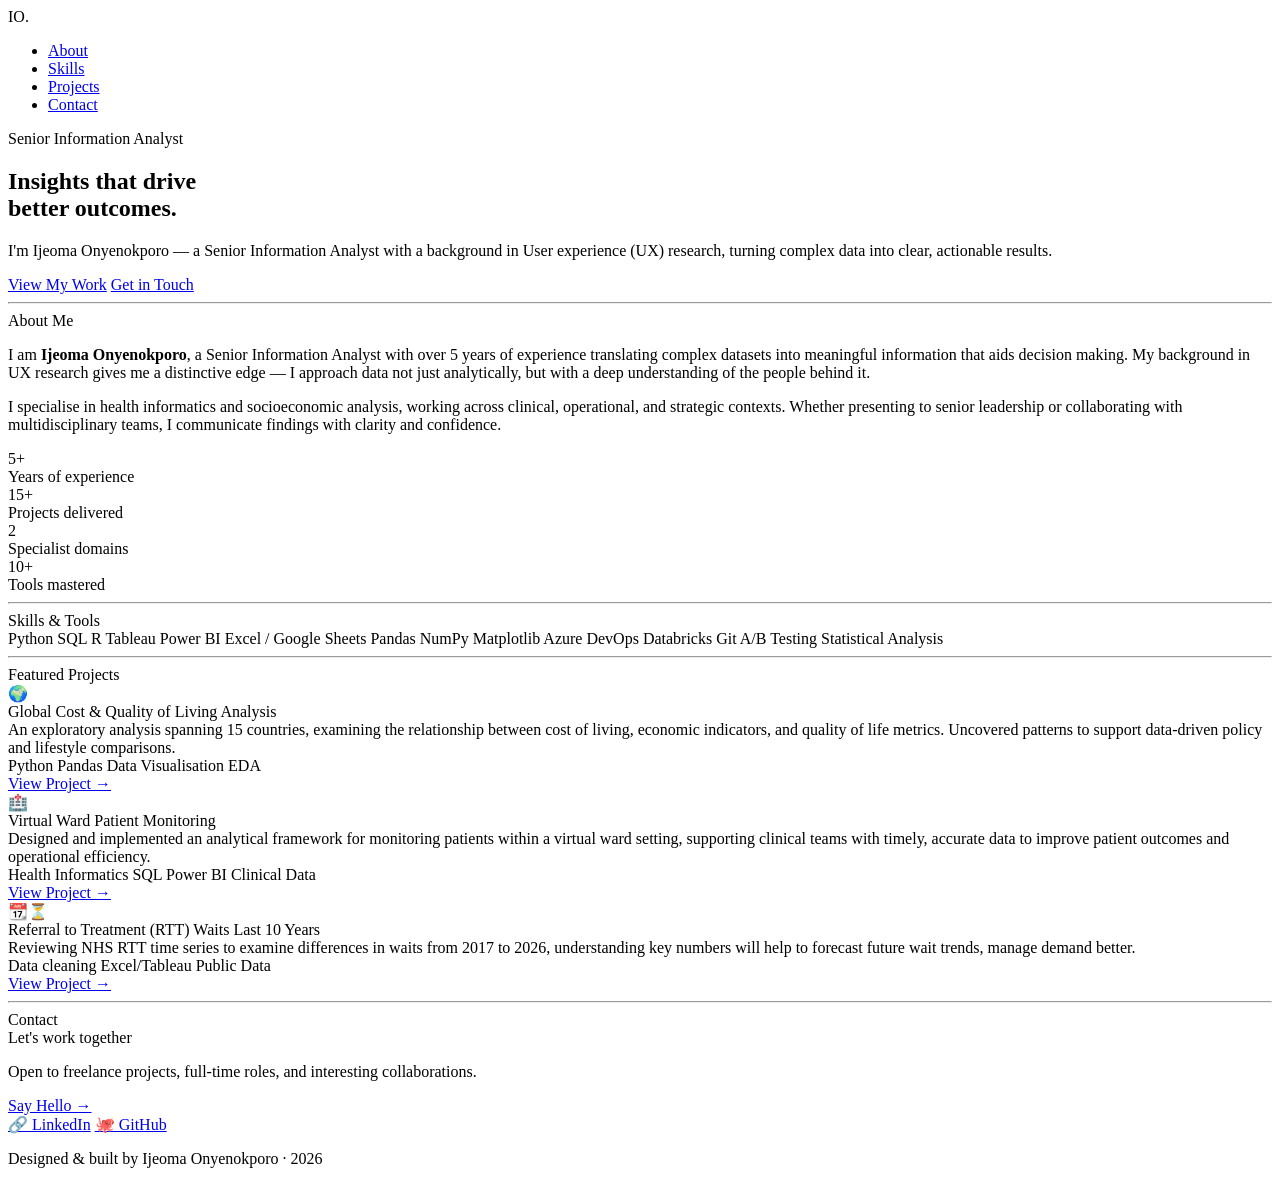
==== index.html @ 74a64eac "Update index.html Separated CSS from html body" ====
<!DOCTYPE html>
<html lang="en">
<head>
<meta charset="UTF-8"/>
<meta name="viewport" content="width=device-width, initial-scale=1.0"/>
<title>Ijeoma Onyenokporo — Data Analyst</title>
<link href="https://fonts.googleapis.com/css2?family=Inter:wght@300;400;500;600;700&display=swap" rel="stylesheet"/>
 <!-- Link to CSS -->
 <link rel="stylesheet" href="styles.css">

</head>
<body>

<nav>
  <span class="nav-logo">IO.</span>
  <ul class="nav-links">
    <li><a href="#about">About</a></li>
    <li><a href="#skills">Skills</a></li>
    <li><a href="#projects">Projects</a></li>
    <li><a href="#contact">Contact</a></li>
  </ul>
</nav>

<!-- HERO -->
<section id="hero">
  <div class="hero-tag">Senior Information Analyst</div>
  <h1 class="hero-title">Insights that drive<br><span>better outcomes.</span></h1>
  <p class="hero-sub">I'm Ijeoma Onyenokporo — a Senior Information Analyst with a background in User experience (UX) research, turning complex data into clear, actionable results.</p>
  <a href="#projects" class="btn">View My Work</a>
  <a href="#contact" class="btn btn-outline">Get in Touch</a>
</section>

<hr class="divider"/>

<!-- ABOUT -->
<section id="about">
  <div class="section-label">About Me</div>
  <div class="about-grid">
    <div class="about-text">
      <p>I am <strong>Ijeoma Onyenokporo</strong>, a Senior Information Analyst with over 5 years of experience translating complex datasets into meaningful information that aids decision making. My background in UX research gives me a distinctive edge — I approach data not just analytically, but with a deep understanding of the people behind it.</p>
      <p>I specialise in health informatics and socioeconomic analysis, working across clinical, operational, and strategic contexts. Whether presenting to senior leadership or collaborating with multidisciplinary teams, I communicate findings with clarity and confidence.</p>
    </div>
    <div class="stat-grid">
      <div class="stat-card"><div class="stat-num">5+</div><div class="stat-label">Years of experience</div></div>
      <div class="stat-card"><div class="stat-num">15+</div><div class="stat-label">Projects delivered</div></div>
      <div class="stat-card"><div class="stat-num">2</div><div class="stat-label">Specialist domains</div></div>
      <div class="stat-card"><div class="stat-num">10+</div><div class="stat-label">Tools mastered</div></div>
    </div>
  </div>
</section>

<hr class="divider"/>

<!-- SKILLS -->
<section id="skills">
  <div class="section-label">Skills & Tools</div>
  <div class="skills-grid">
    <span class="skill-chip">Python</span>
    <span class="skill-chip">SQL</span>
    <span class="skill-chip">R</span>
    <span class="skill-chip">Tableau</span>
    <span class="skill-chip">Power BI</span>
    <span class="skill-chip">Excel / Google Sheets</span>
    <span class="skill-chip">Pandas</span>
    <span class="skill-chip">NumPy</span>
    <span class="skill-chip">Matplotlib</span>
    <span class="skill-chip">Azure DevOps</span>
    <span class="skill-chip">Databricks</span>
    <span class="skill-chip">Git</span>
    <span class="skill-chip">A/B Testing</span>
    <span class="skill-chip">Statistical Analysis</span>
  </div>
</section>

<hr class="divider"/>

<!-- PROJECTS -->
<section id="projects">
  <div class="section-label">Featured Projects</div>
  <div class="projects-grid">

    <div class="project-card">
      <div class="project-icon">🌍</div>
      <div class="project-title">Global Cost & Quality of Living Analysis</div>
      <div class="project-desc">An exploratory analysis spanning 15 countries, examining the relationship between cost of living, economic indicators, and quality of life metrics. Uncovered patterns to support data-driven policy and lifestyle comparisons.</div>
      <div class="project-tags">
        <span class="tag">Python</span>
        <span class="tag">Pandas</span>
        <span class="tag">Data Visualisation</span>
        <span class="tag">EDA</span>
      </div>
      <a href="https://eyej.github.io/portfolio-hub/assets/col_qol_dashboard.html" target="_blank" class="project-link">View Project →</a>
    </div>

    <div class="project-card">
      <div class="project-icon">🏥</div>
      <div class="project-title">Virtual Ward Patient Monitoring</div>
      <div class="project-desc">Designed and implemented an analytical framework for monitoring patients within a virtual ward setting, supporting clinical teams with timely, accurate data to improve patient outcomes and operational efficiency.</div>
      <div class="project-tags">
        <span class="tag">Health Informatics</span>
        <span class="tag">SQL</span>
        <span class="tag">Power BI</span>
        <span class="tag">Clinical Data</span>
      </div>
      <a href="https://eyej.github.io/portfolio-hub/assets/Virtual%20Ward.pdf" target="_blank" class="project-link">View Project →</a>
    </div>

    <div class="project-card">
      <div class="project-icon">📆⏳</div>
      <div class="project-title">Referral to Treatment (RTT) Waits Last 10 Years</div>
      <div class="project-desc">Reviewing NHS RTT time series to examine differences in waits from 2017 to 2026, understanding key numbers will help to forecast future wait trends, manage demand better.</div>
      <div class="project-tags">
        <span class="tag">Data cleaning</span>
        <span class="tag">Excel/Tableau</span>
        <span class="tag">Public Data</span>
      </div>
      <a href="https://public.tableau.com/views/RTTWaitsAnalysis/RTTWaits?:language=en-GB&publish=yes&:sid=&:redirect=auth&:display_count=n&:origin=viz_share_link" class="project-link">View Project →</a>
    </div>

  </div>
</section>

<hr class="divider"/>

<!-- CONTACT -->
<section id="contact">
  <div class="section-label">Contact</div>
  <div class="contact-card">
    <div class="contact-title">Let's work together</div>
    <p class="contact-sub">Open to freelance projects, full-time roles, and interesting collaborations.</p>
    <a href="mailto:ionyenokporo@gmail.com" class="btn">Say Hello →</a>
    <div class="social-links">
      <a href="https://www.linkedin.com/in/ijeoma-onyenokporo" target="_blank" class="social-link">🔗 LinkedIn</a>
      <a href="https://github.com/Eyej" target="_blank" class="social-link">🐙 GitHub</a>
    </div>
  </div>
</section>

<footer>
  <p>Designed & built by Ijeoma Onyenokporo · 2026</p>
</footer>

</body>
</html>
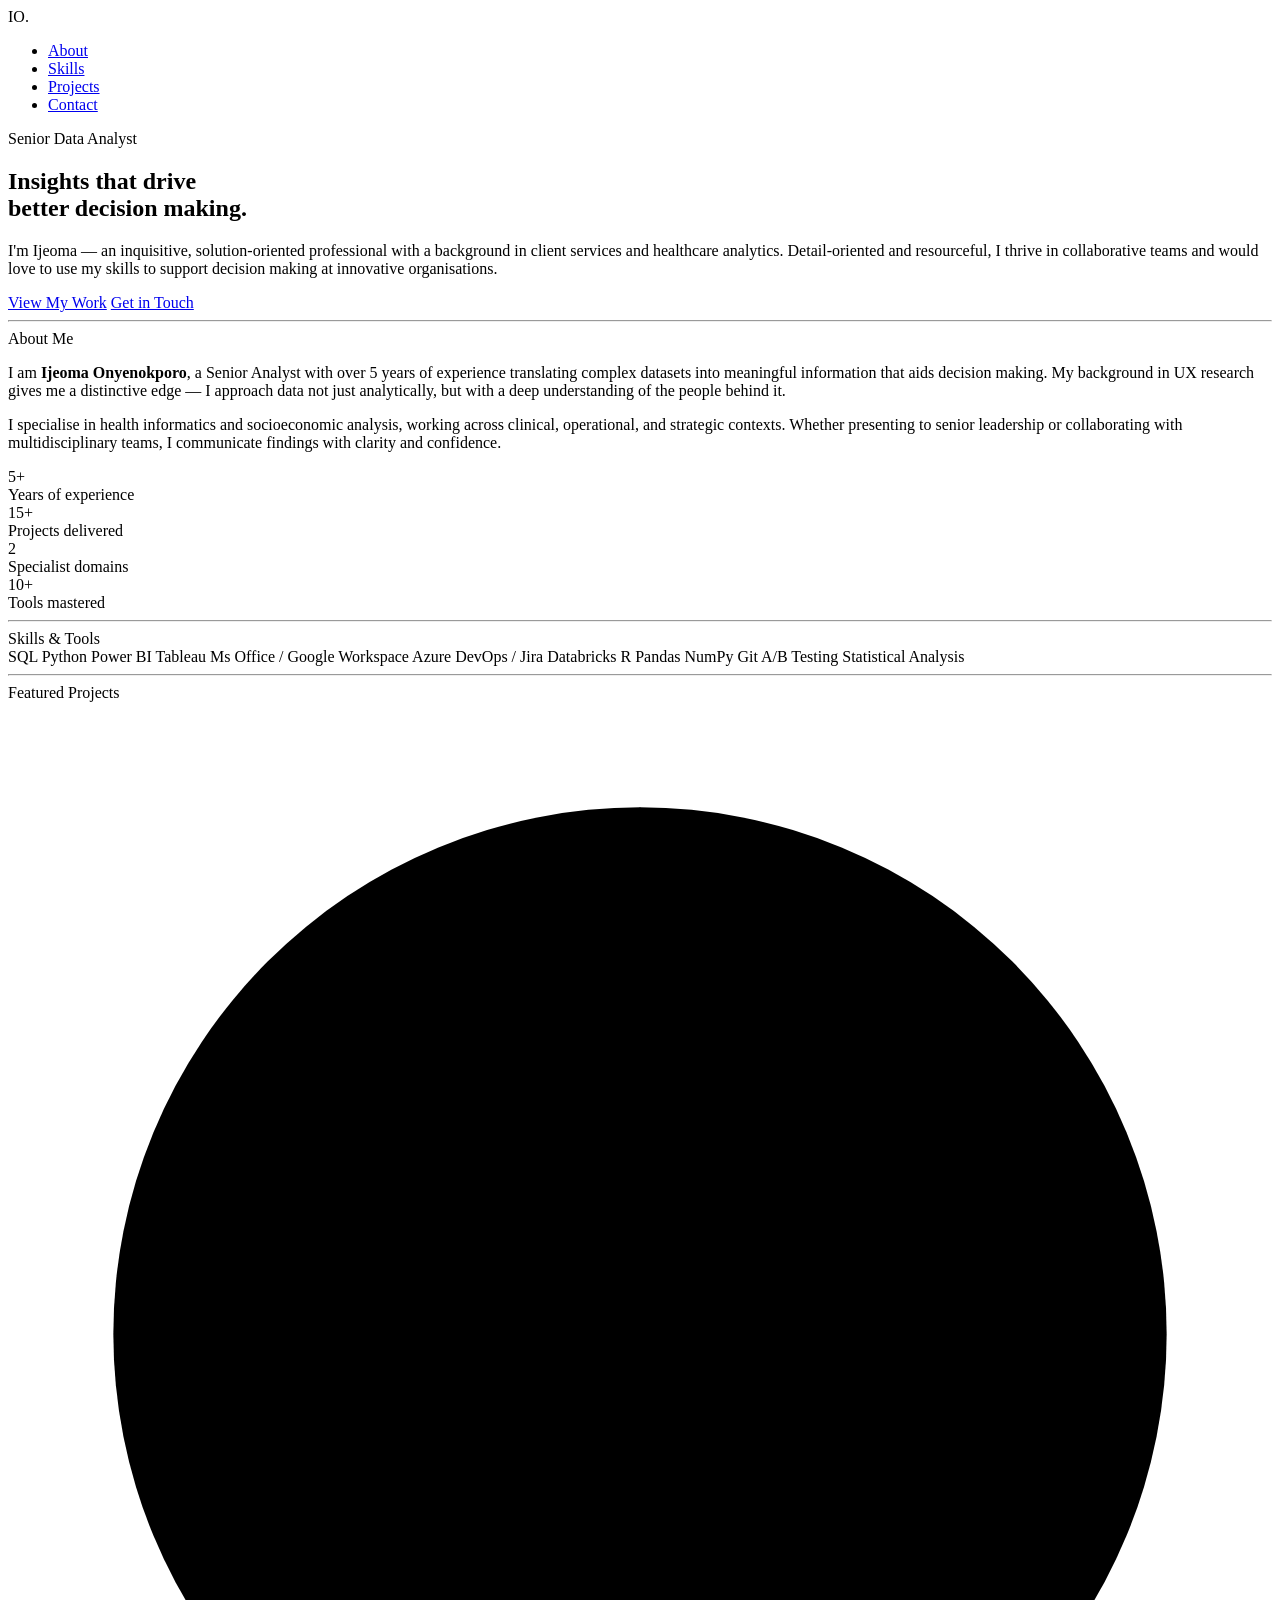
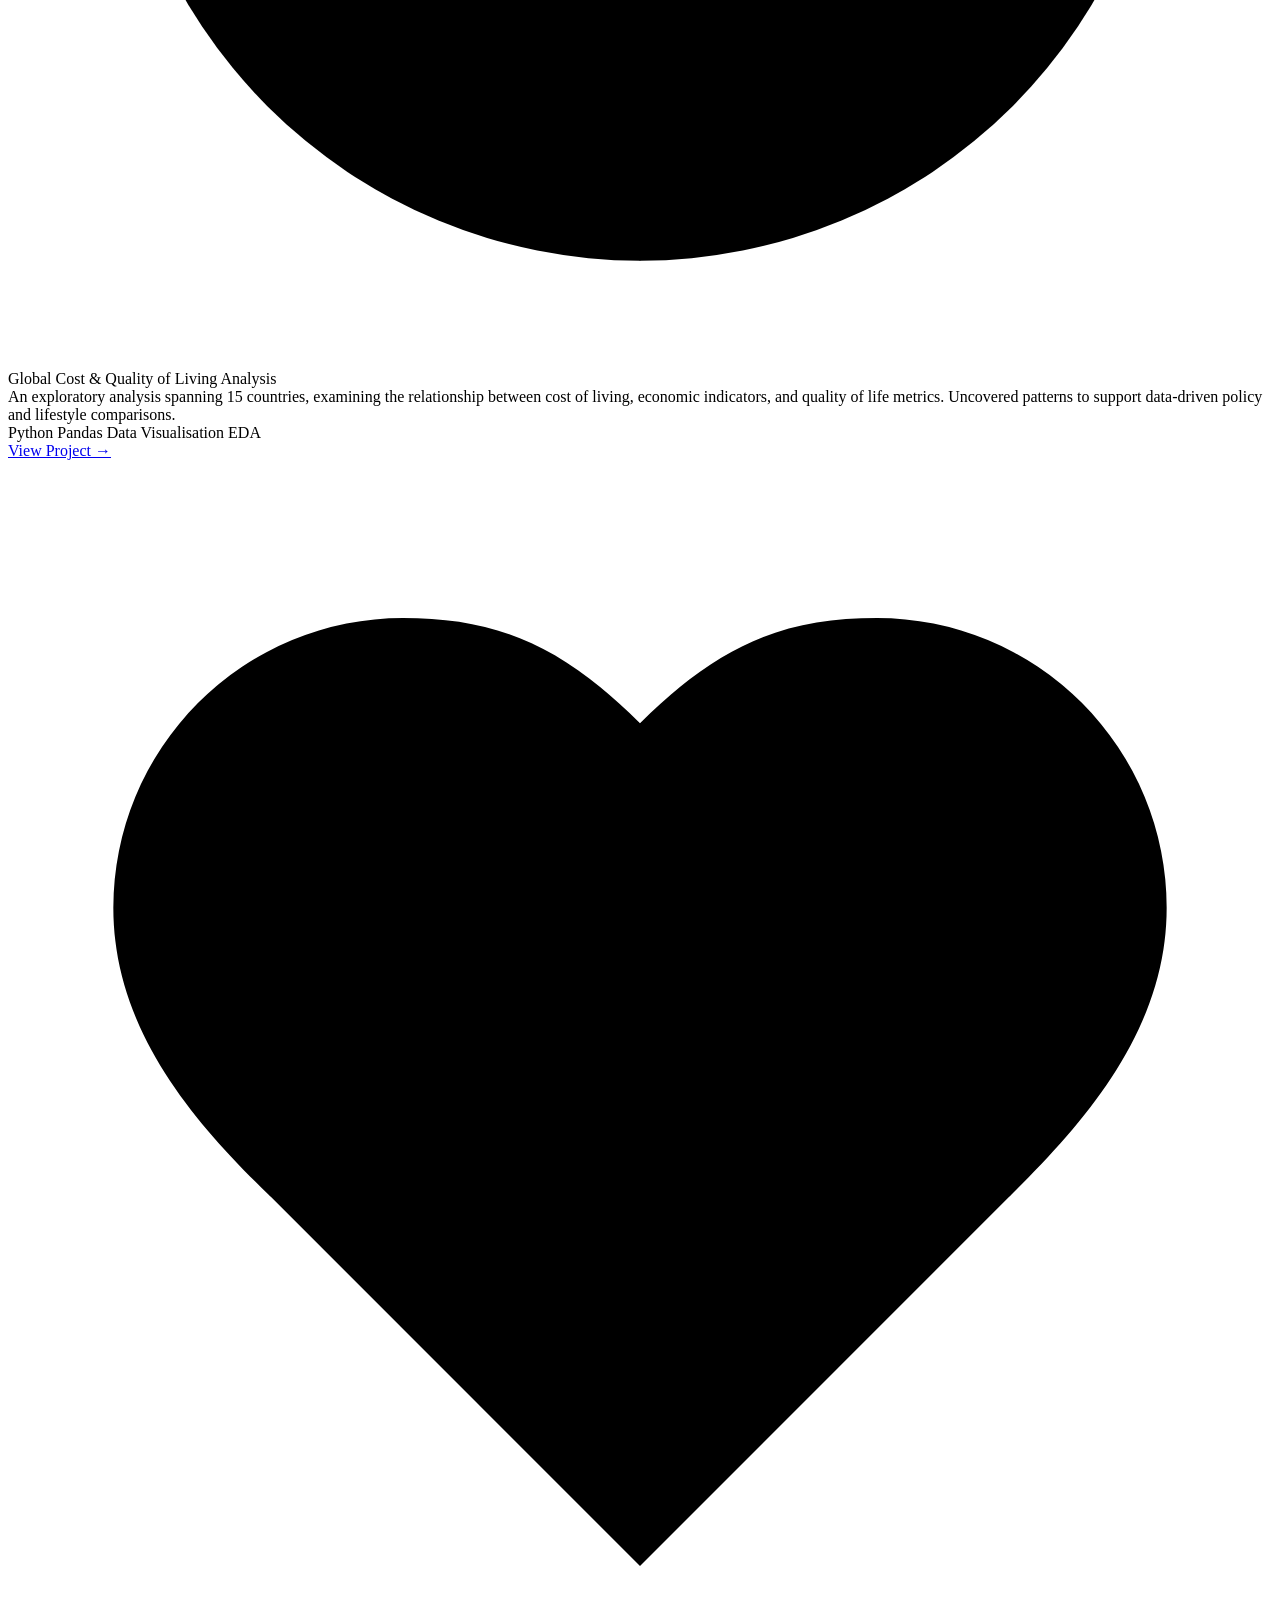
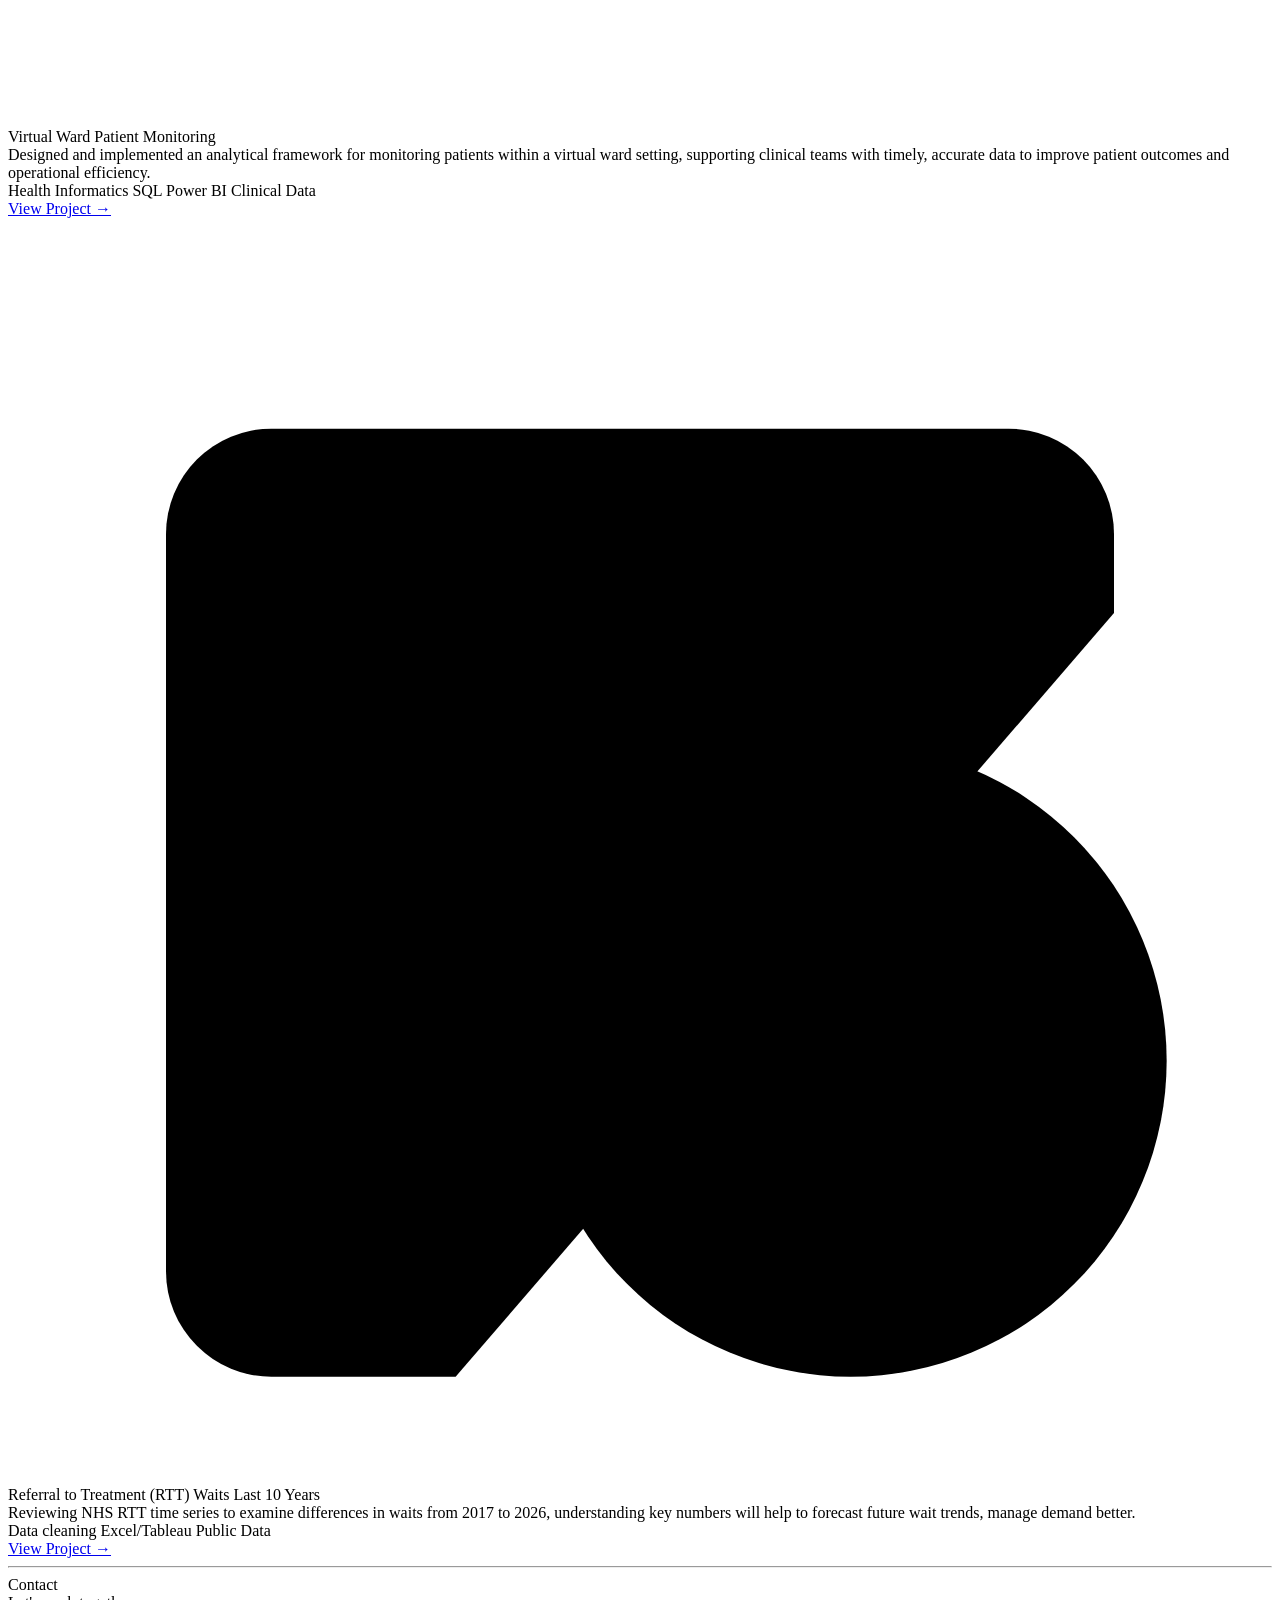
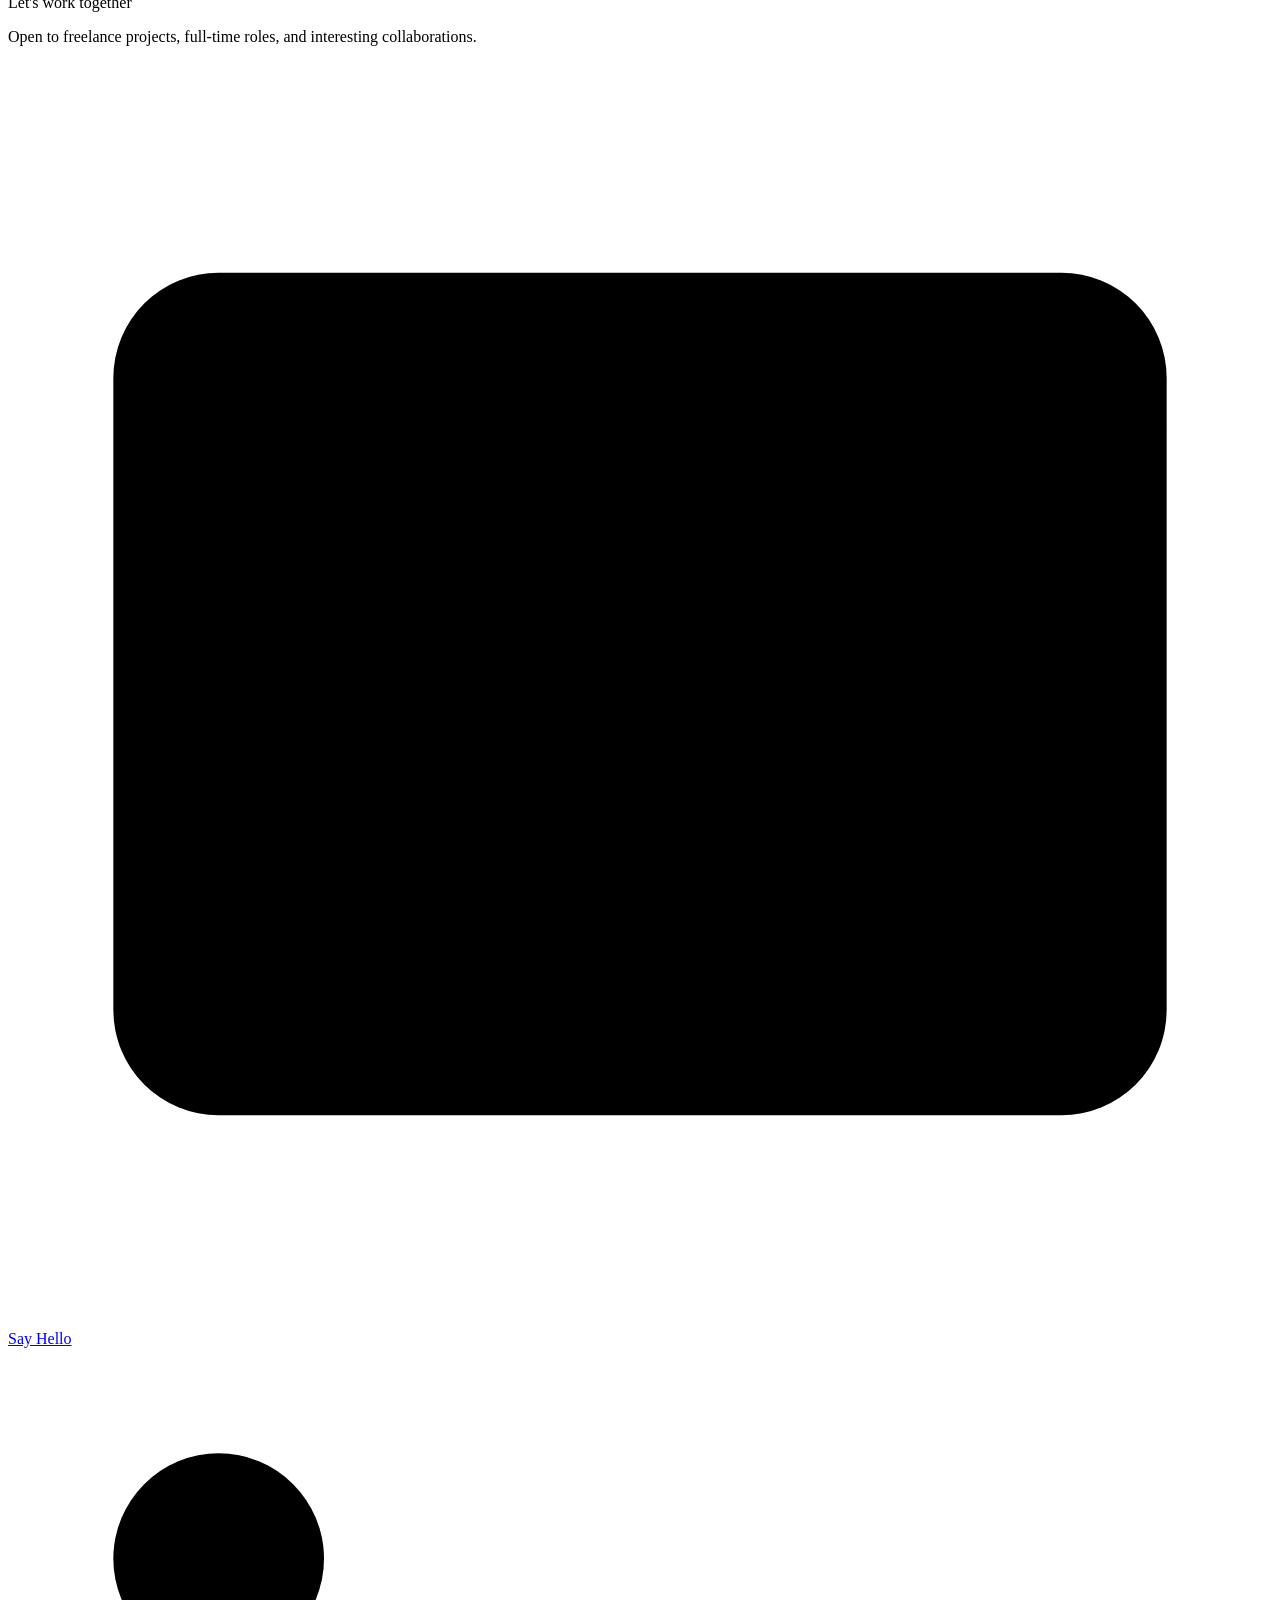
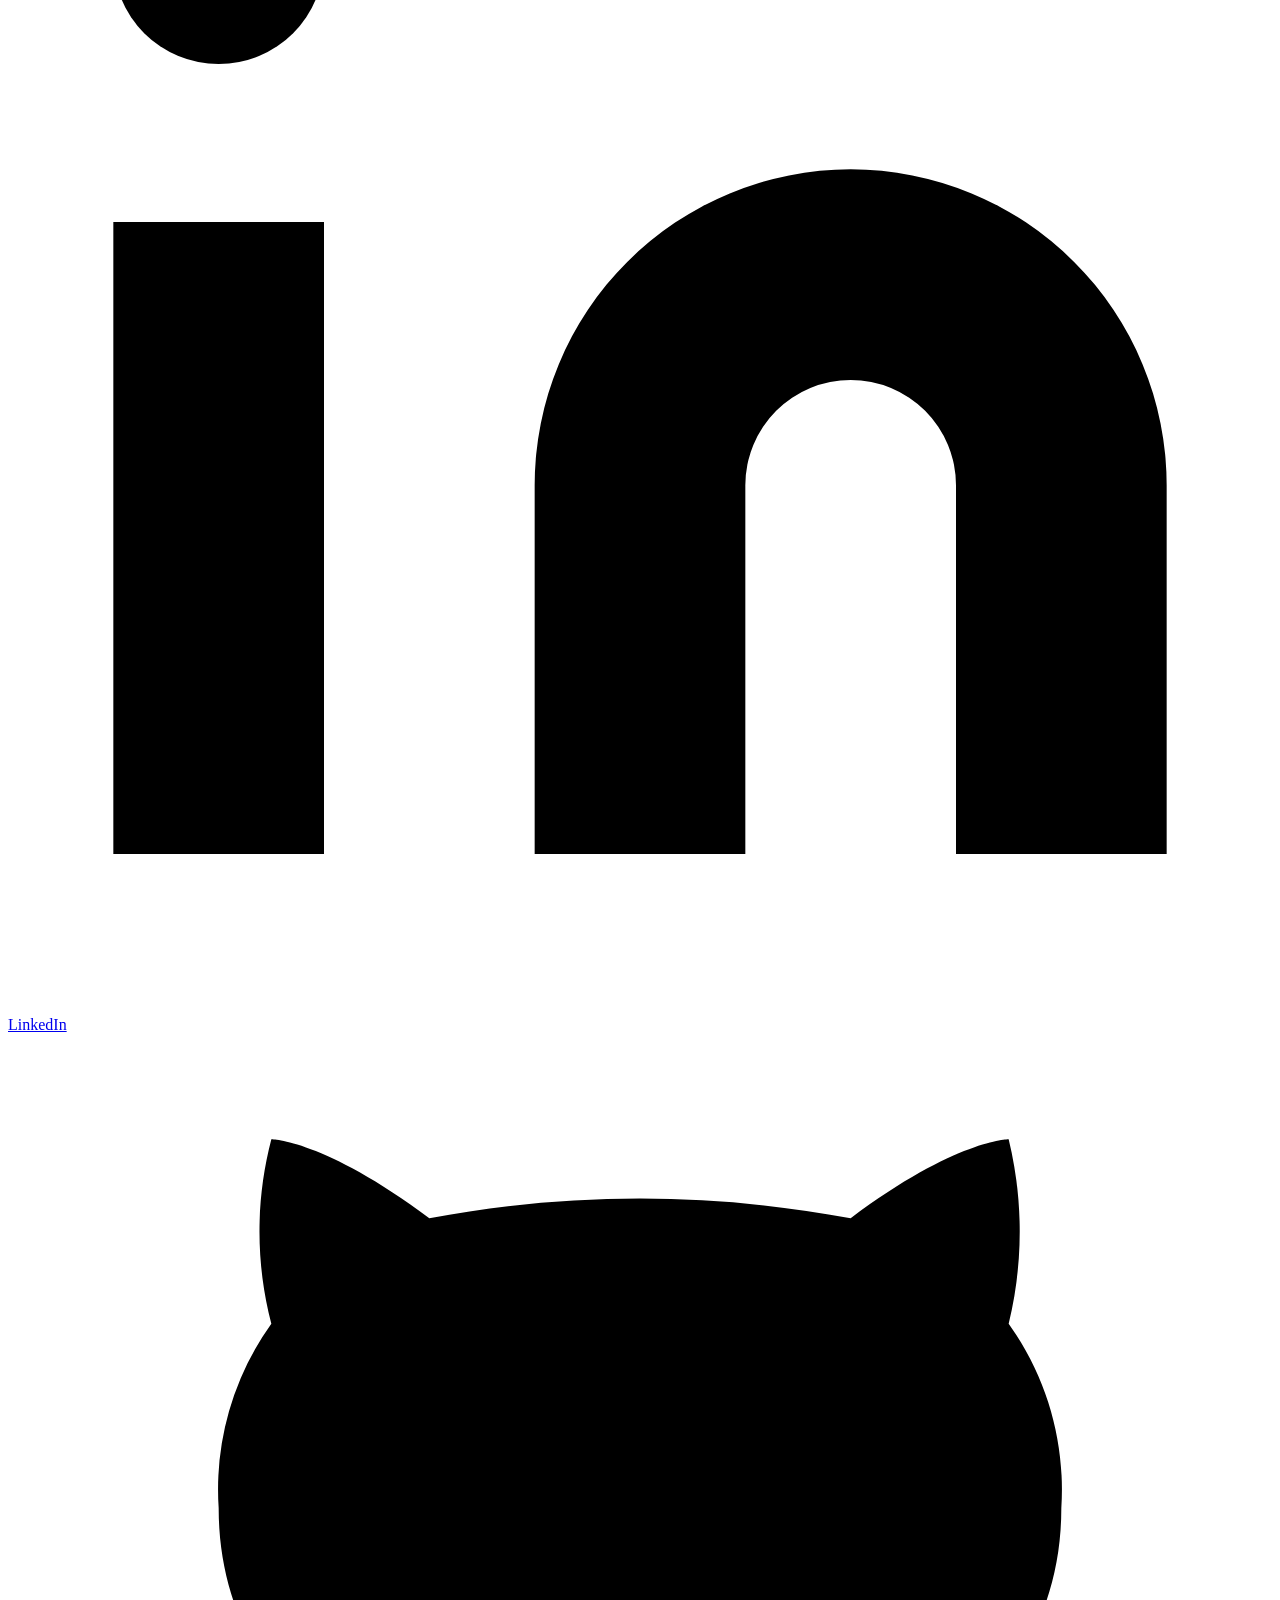
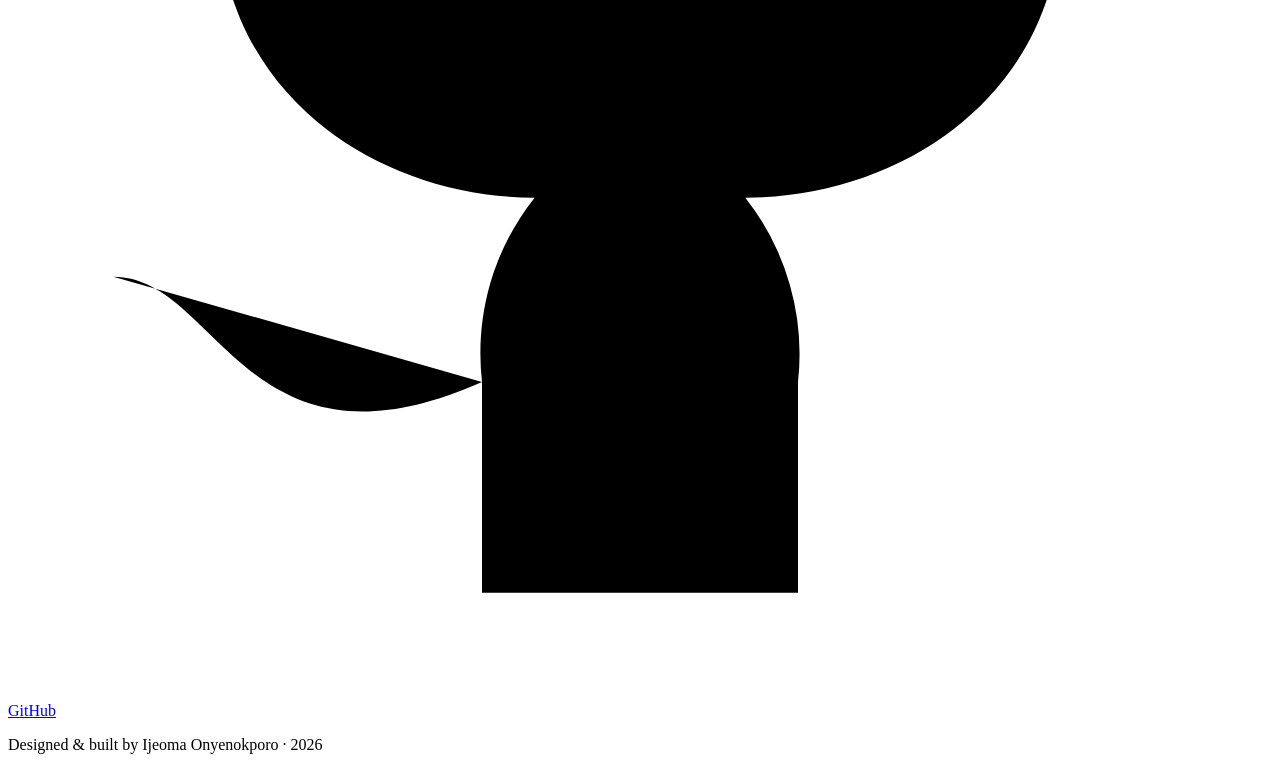
==== commit 42d904d3: "Update index.html Add inline svg icons and updated some text" ====
--- a/index.html
+++ b/index.html
@@ -7,8 +7,8 @@
 <link href="https://fonts.googleapis.com/css2?family=Inter:wght@300;400;500;600;700&display=swap" rel="stylesheet"/>
  <!-- Link to CSS -->
  <link rel="stylesheet" href="styles.css">
+</head>
 
-</head>
 <body>
 
 <nav>
@@ -23,9 +23,11 @@
 
 <!-- HERO -->
 <section id="hero">
-  <div class="hero-tag">Senior Information Analyst</div>
-  <h1 class="hero-title">Insights that drive<br><span>better outcomes.</span></h1>
-  <p class="hero-sub">I'm Ijeoma Onyenokporo — a Senior Information Analyst with a background in User experience (UX) research, turning complex data into clear, actionable results.</p>
+  <div class="hero-tag">Senior Data Analyst</div>
+  <h1 class="hero-title">Insights that drive<br><span>better decision making.</span></h1>
+  <p class="hero-sub">I'm Ijeoma — an inquisitive, solution-oriented professional with a background in client services and healthcare analytics. 
+   Detail-oriented and resourceful, I thrive in collaborative teams and would love to use my skills to support decision making at innovative organisations.
+  </p>
   <a href="#projects" class="btn">View My Work</a>
   <a href="#contact" class="btn btn-outline">Get in Touch</a>
 </section>
@@ -37,7 +39,7 @@
   <div class="section-label">About Me</div>
   <div class="about-grid">
     <div class="about-text">
-      <p>I am <strong>Ijeoma Onyenokporo</strong>, a Senior Information Analyst with over 5 years of experience translating complex datasets into meaningful information that aids decision making. My background in UX research gives me a distinctive edge — I approach data not just analytically, but with a deep understanding of the people behind it.</p>
+      <p>I am <strong>Ijeoma Onyenokporo</strong>, a Senior Analyst with over 5 years of experience translating complex datasets into meaningful information that aids decision making. My background in UX research gives me a distinctive edge — I approach data not just analytically, but with a deep understanding of the people behind it.</p>
       <p>I specialise in health informatics and socioeconomic analysis, working across clinical, operational, and strategic contexts. Whether presenting to senior leadership or collaborating with multidisciplinary teams, I communicate findings with clarity and confidence.</p>
     </div>
     <div class="stat-grid">
@@ -55,17 +57,17 @@
 <section id="skills">
   <div class="section-label">Skills & Tools</div>
   <div class="skills-grid">
+     <span class="skill-chip">SQL</span>  
     <span class="skill-chip">Python</span>
-    <span class="skill-chip">SQL</span>
+    <span class="skill-chip">Power BI</span>
+    <span class="skill-chip">Tableau</span>
+    <span class="skill-chip">Ms Office / Google Workspace</span>
+    <span class="skill-chip">Azure DevOps / Jira</span>
+    <span class="skill-chip">Databricks</span>   
     <span class="skill-chip">R</span>
-    <span class="skill-chip">Tableau</span>
-    <span class="skill-chip">Power BI</span>
-    <span class="skill-chip">Excel / Google Sheets</span>
     <span class="skill-chip">Pandas</span>
     <span class="skill-chip">NumPy</span>
-    <span class="skill-chip">Matplotlib</span>
-    <span class="skill-chip">Azure DevOps</span>
-    <span class="skill-chip">Databricks</span>
+   <!-- <span class="skill-chip">Matplotlib</span> -->
     <span class="skill-chip">Git</span>
     <span class="skill-chip">A/B Testing</span>
     <span class="skill-chip">Statistical Analysis</span>
@@ -80,7 +82,10 @@
   <div class="projects-grid">
 
     <div class="project-card">
-      <div class="project-icon">🌍</div>
+      <div class="project-icon">
+       <!-- Lucide: globe -->
+        <svg class="icon" viewBox="0 0 24 24" aria-hidden="true"><circle cx="12" cy="12" r="10"/><path d="M12 2a14.5 14.5 0 0 0 0 20 14.5 14.5 0 0 0 0-20"/><path d="M2 12h20"/></svg>
+      </div>
       <div class="project-title">Global Cost & Quality of Living Analysis</div>
       <div class="project-desc">An exploratory analysis spanning 15 countries, examining the relationship between cost of living, economic indicators, and quality of life metrics. Uncovered patterns to support data-driven policy and lifestyle comparisons.</div>
       <div class="project-tags">
@@ -93,7 +98,10 @@
     </div>
 
     <div class="project-card">
-      <div class="project-icon">🏥</div>
+      <div class="project-icon">
+       <!-- Lucide: heart-pulse -->
+        <svg class="icon" viewBox="0 0 24 24" aria-hidden="true"><path d="M19 14c1.49-1.46 3-3.21 3-5.5A5.5 5.5 0 0 0 16.5 3c-1.76 0-3 .5-4.5 2-1.5-1.5-2.74-2-4.5-2A5.5 5.5 0 0 0 2 8.5c0 2.3 1.5 4.05 3 5.5l7 7Z"/><path d="M3.22 12H9.5l.5-1 2 4.5 2-7 1.5 3.5h5.27"/></svg>
+      </div>
       <div class="project-title">Virtual Ward Patient Monitoring</div>
       <div class="project-desc">Designed and implemented an analytical framework for monitoring patients within a virtual ward setting, supporting clinical teams with timely, accurate data to improve patient outcomes and operational efficiency.</div>
       <div class="project-tags">
@@ -106,7 +114,10 @@
     </div>
 
     <div class="project-card">
-      <div class="project-icon">📆⏳</div>
+      <div class="project-icon">
+         <!-- Lucide: calendar-clock -->
+        <svg class="icon" viewBox="0 0 24 24" aria-hidden="true"><path d="M21 7.5V6a2 2 0 0 0-2-2H5a2 2 0 0 0-2 2v14a2 2 0 0 0 2 2h3.5"/><path d="M16 2v4"/><path d="M8 2v4"/><path d="M3 10h5"/><path d="M17.5 17.5 16 16.3V14"/><circle cx="16" cy="16" r="6"/></svg>
+      </div>
       <div class="project-title">Referral to Treatment (RTT) Waits Last 10 Years</div>
       <div class="project-desc">Reviewing NHS RTT time series to examine differences in waits from 2017 to 2026, understanding key numbers will help to forecast future wait trends, manage demand better.</div>
       <div class="project-tags">
@@ -128,10 +139,22 @@
   <div class="contact-card">
     <div class="contact-title">Let's work together</div>
     <p class="contact-sub">Open to freelance projects, full-time roles, and interesting collaborations.</p>
-    <a href="mailto:ionyenokporo@gmail.com" class="btn">Say Hello →</a>
+    <a href="mailto:ionyenokporo@gmail.com" class="btn">
+     <!-- Lucide: mail -->
+      <svg class="icon" viewBox="0 0 24 24" aria-hidden="true"><rect width="20" height="16" x="2" y="4" rx="2"/><path d="m22 7-8.97 5.7a1.94 1.94 0 0 1-2.06 0L2 7"/></svg>
+     Say Hello
+    </a>
     <div class="social-links">
-      <a href="https://www.linkedin.com/in/ijeoma-onyenokporo" target="_blank" class="social-link">🔗 LinkedIn</a>
-      <a href="https://github.com/Eyej" target="_blank" class="social-link">🐙 GitHub</a>
+      <a href="https://www.linkedin.com/in/ijeoma-onyenokporo" target="_blank" class="social-link">
+       <!-- Lucide: linkedin -->
+        <svg class="icon" viewBox="0 0 24 24" aria-hidden="true"><path d="M16 8a6 6 0 0 1 6 6v7h-4v-7a2 2 0 0 0-2-2 2 2 0 0 0-2 2v7h-4v-7a6 6 0 0 1 6-6z"/><rect width="4" height="12" x="2" y="9"/><circle cx="4" cy="4" r="2"/></svg> 
+       LinkedIn
+      </a>
+      <a href="https://github.com/Eyej" target="_blank" class="social-link">
+       <!-- Lucide: github -->
+        <svg class="icon" viewBox="0 0 24 24" aria-hidden="true"><path d="M15 22v-4a4.8 4.8 0 0 0-1-3.5c3 0 6-2 6-5.5.08-1.25-.27-2.48-1-3.5.28-1.15.28-2.35 0-3.5 0 0-1 0-3 1.5-2.64-.5-5.36-.5-8 0C6 2 5 2 5 2c-.3 1.15-.3 2.35 0 3.5A5.403 5.403 0 0 0 4 9c0 3.5 3 5.5 6 5.5-.39.49-.68 1.05-.85 1.65-.17.6-.22 1.23-.15 1.85v4"/><path d="M9 18c-4.51 2-5-2-7-2"/></svg> 
+       GitHub
+      </a>
     </div>
   </div>
 </section>
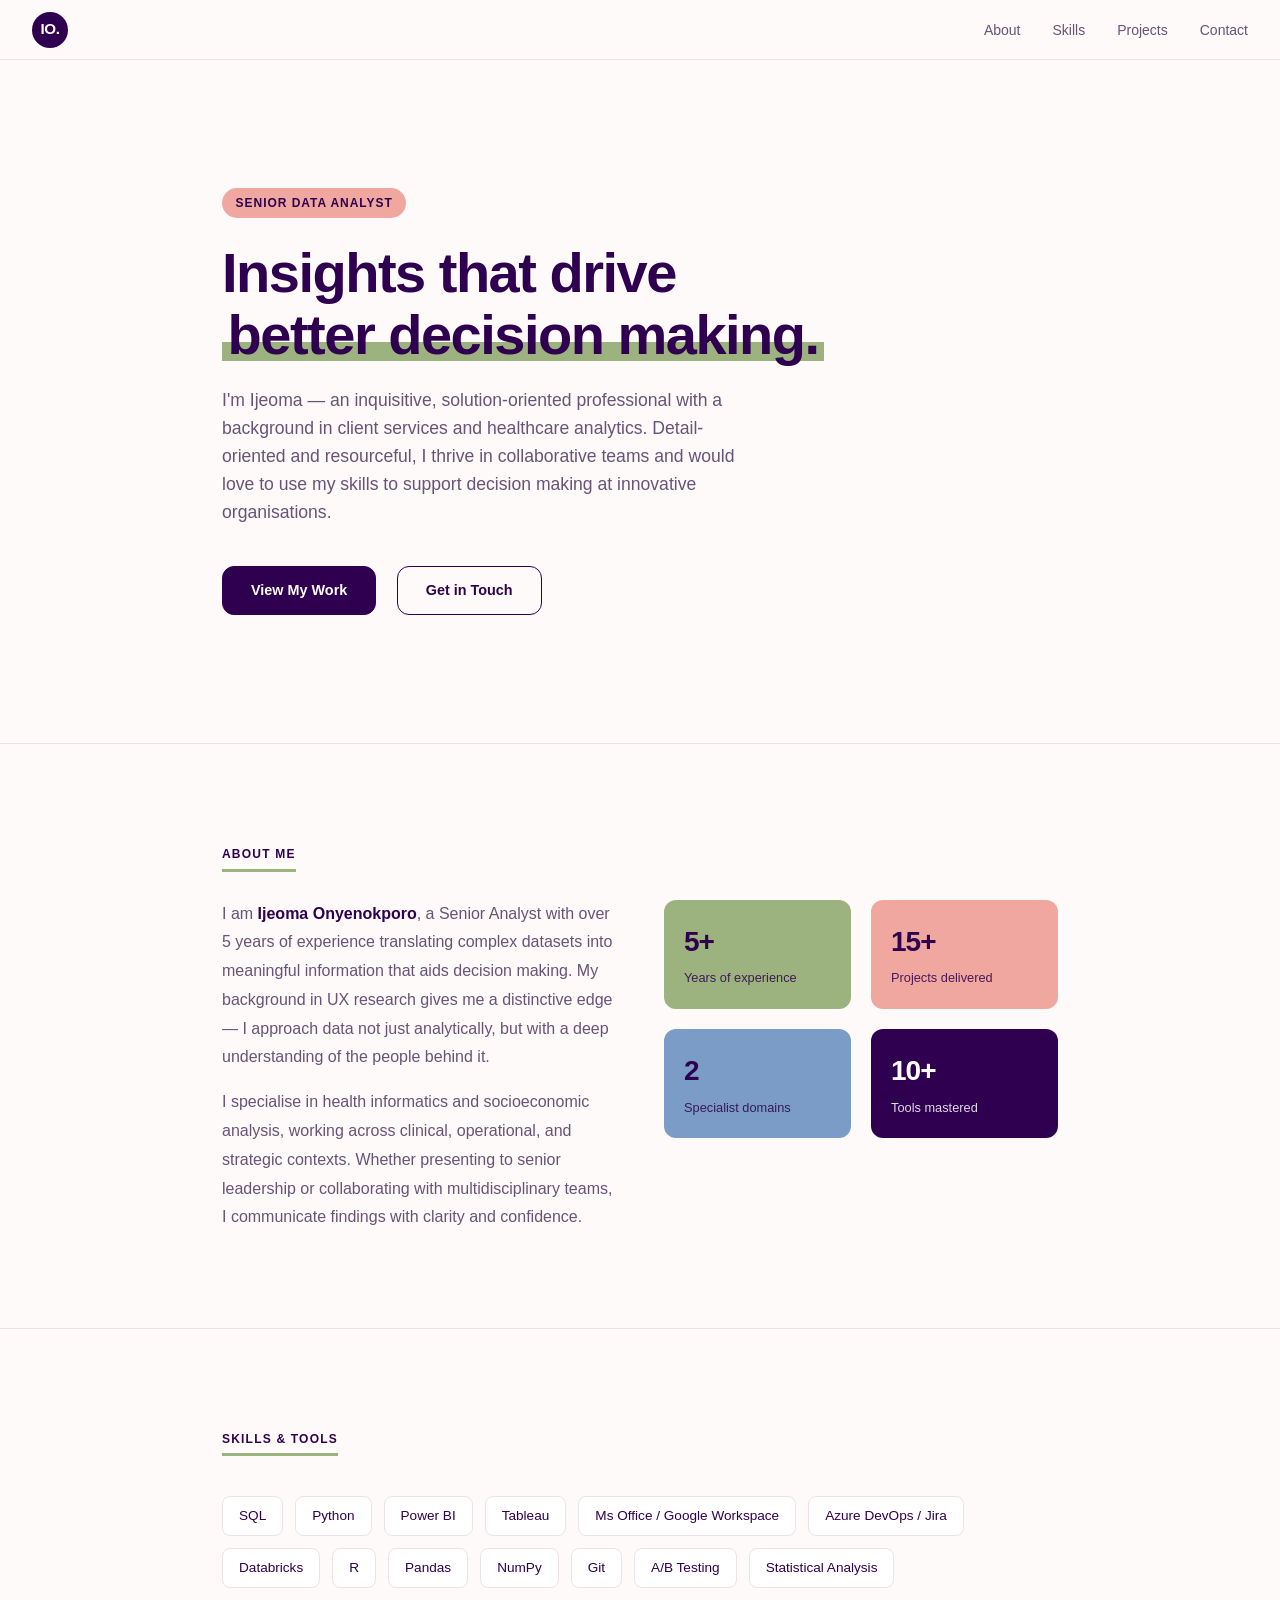
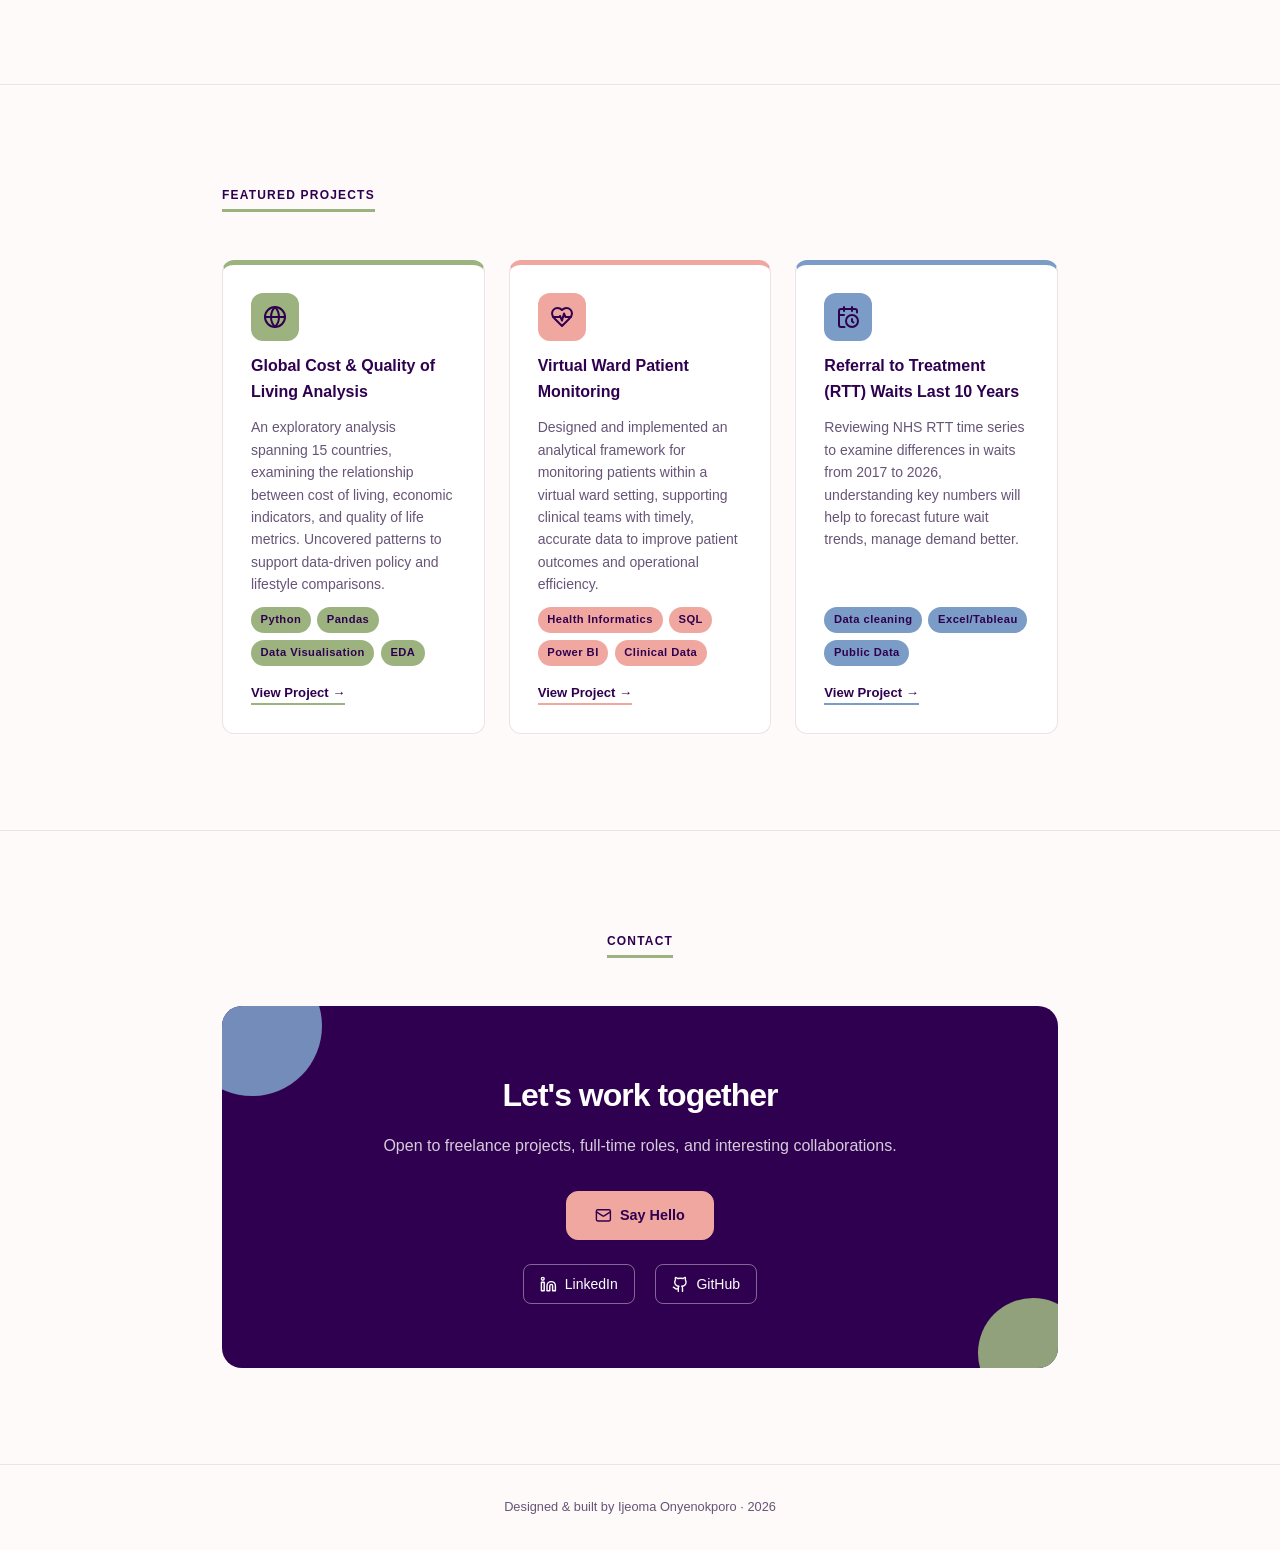
==== commit 08e88f4a: "Update index.html" ====
--- a/index.html
+++ b/index.html
@@ -4,9 +4,9 @@
 <meta charset="UTF-8"/>
 <meta name="viewport" content="width=device-width, initial-scale=1.0"/>
 <title>Ijeoma Onyenokporo — Data Analyst</title>
-<link href="https://fonts.googleapis.com/css2?family=Inter:wght@300;400;500;600;700&display=swap" rel="stylesheet"/>
- <!-- Link to CSS -->
- <link rel="stylesheet" href="styles.css">
+  <!-- Link to CSS 
+<link href="https://fonts.googleapis.com/css2?family=Inter:wght@300;400;500;600;700&display=swap" rel="stylesheet"/> -->
+ <link rel="stylesheet" href="style.css">
 </head>
 
 <body>
--- a/style.css
+++ b/style.css
@@ -0,0 +1,194 @@
+/*  CSS Stylesheet
+I replaced the emojis with Lucide Icons. Might make more changes
+*/
+
+  *, *::before, *::after { box-sizing: border-box; margin: 0; padding: 0; }
+  :root {
+    --sage: #9CB380;
+    --pink: #F0A7A0;
+    --purple: #2F004F;
+    --blue: #7A9CC6;
+
+    --bg: #FDFAF9;
+    --surface: #ffffff;
+    --border: #ece3e8;
+    --text: #2F004F;
+    --muted: #675477;
+    --radius: 12px;
+  }
+  html { scroll-behavior: smooth; }
+  body { font-family: 'Inter', sans-serif; background: var(--bg); color: var(--text); line-height: 1.6; }
+
+  /* LUCIDE ICONS */
+  .icon {
+    width: 1em; height: 1em; display: inline-block; flex-shrink: 0;
+    stroke: currentColor; fill: none; stroke-width: 2;
+    stroke-linecap: round; stroke-linejoin: round;
+  }
+
+  /* NAV */
+  nav {
+    position: sticky; top: 0; z-index: 100;
+    background: rgba(253,250,249,0.92); backdrop-filter: blur(10px);
+    border-bottom: 1px solid var(--border);
+    padding: 0 2rem;
+    display: flex; align-items: center; justify-content: space-between;
+    height: 60px;
+  }
+  .nav-logo {
+    font-weight: 700; font-size: 0.95rem; color: #fff; background: var(--purple);
+    width: 36px; height: 36px; border-radius: 50%;
+    display: inline-flex; align-items: center; justify-content: center; letter-spacing: -0.5px;
+  }
+  .nav-links { display: flex; gap: 2rem; list-style: none; }
+  .nav-links a {
+    text-decoration: none; color: var(--muted); font-size: 0.875rem; font-weight: 500;
+    padding-bottom: 4px; border-bottom: 2px solid transparent;
+    transition: color 0.2s, border-color 0.2s;
+  }
+  .nav-links a:hover { color: var(--purple); border-bottom-color: var(--pink); }
+
+  /* SECTIONS */
+  section { padding: 6rem 2rem; max-width: 900px; margin: 0 auto; }
+
+  /* HERO */
+  #hero { padding-top: 8rem; padding-bottom: 8rem; position: relative; }
+  .hero-dots { display: flex; gap: 0.5rem; margin-bottom: 1.75rem; }
+  .hero-dots i { width: 12px; height: 12px; border-radius: 50%; display: block; }
+  .hero-dots i:nth-child(1) { background: var(--sage); }
+  .hero-dots i:nth-child(2) { background: var(--pink); }
+  .hero-dots i:nth-child(3) { background: var(--blue); }
+  .hero-dots i:nth-child(4) { background: var(--purple); }
+  .hero-tag {
+    display: inline-block; background: var(--pink); color: var(--purple);
+    font-size: 0.75rem; font-weight: 700; letter-spacing: 0.08em;
+    text-transform: uppercase; padding: 0.35rem 0.85rem; border-radius: 100px;
+    margin-bottom: 1.5rem;
+  }
+  .hero-title { font-size: clamp(2.2rem, 5vw, 3.5rem); font-weight: 700; letter-spacing: -1.5px; line-height: 1.1; margin-bottom: 1.25rem; color: var(--purple); }
+  .hero-title span {
+    background: linear-gradient(transparent 62%, var(--sage) 62%, var(--sage) 92%, transparent 92%);
+    padding: 0 0.1em;
+  }
+  .hero-sub { font-size: 1.1rem; color: var(--muted); max-width: 520px; margin-bottom: 2.5rem; font-weight: 400; }
+  .btn {
+    display: inline-flex; align-items: center; gap: 0.5rem; padding: 0.75rem 1.75rem;
+    background: var(--purple); color: #fff; text-decoration: none;
+    border-radius: var(--radius); font-size: 0.9rem; font-weight: 600;
+    transition: background 0.2s, color 0.2s, transform 0.2s; cursor: pointer; border: 1.5px solid var(--purple);
+  }
+  .btn .icon { font-size: 1.05rem; }
+  .btn:hover { background: var(--blue); border-color: var(--blue); color: var(--purple); transform: translateY(-1px); }
+  .btn-outline {
+    background: transparent; color: var(--purple);
+    border: 1.5px solid var(--purple); margin-left: 1rem;
+  }
+  .btn-outline:hover { background: var(--pink); border-color: var(--pink); color: var(--purple); }
+
+  /* DIVIDER */
+  .divider { border: none; border-top: 1px solid var(--border); margin: 0; }
+
+  /* ABOUT */
+  .section-label {
+    font-size: 0.75rem; font-weight: 700; letter-spacing: 0.1em; text-transform: uppercase;
+    color: var(--purple); margin-bottom: 1rem; display: inline-block;
+    border-bottom: 3px solid var(--sage); padding-bottom: 4px;
+  }
+  .about-grid { display: grid; grid-template-columns: 1fr 1fr; gap: 3rem; align-items: start; margin-top: 0.75rem; }
+  .about-text { font-size: 1rem; color: var(--muted); line-height: 1.8; }
+  .about-text strong { color: var(--purple); }
+  .about-text p + p { margin-top: 1rem; }
+  .stat-grid { display: grid; grid-template-columns: 1fr 1fr; gap: 1.25rem; }
+  .stat-card { border-radius: var(--radius); padding: 1.25rem; color: var(--purple); }
+  .stat-card:nth-child(1) { background: var(--sage); }
+  .stat-card:nth-child(2) { background: var(--pink); }
+  .stat-card:nth-child(3) { background: var(--blue); }
+  .stat-card:nth-child(4) { background: var(--purple); color: #fff; }
+  .stat-num { font-size: 1.75rem; font-weight: 700; letter-spacing: -1px; }
+  .stat-label { font-size: 0.8rem; margin-top: 0.25rem; opacity: 0.85; }
+
+  /* SKILLS */
+  .skills-grid { display: flex; flex-wrap: wrap; gap: 0.75rem; margin-top: 1.5rem; }
+  .skill-chip {
+    background: var(--surface); border: 1.5px solid var(--border);
+    border-radius: 8px; padding: 0.5rem 1rem;
+    font-size: 0.85rem; font-weight: 500; color: var(--purple);
+    transition: background 0.2s, border-color 0.2s, transform 0.2s;
+  }
+  .skill-chip:nth-child(4n+1):hover { background: var(--sage); border-color: var(--sage); transform: translateY(-2px); }
+  .skill-chip:nth-child(4n+2):hover { background: var(--pink); border-color: var(--pink); transform: translateY(-2px); }
+  .skill-chip:nth-child(4n+3):hover { background: var(--blue); border-color: var(--blue); transform: translateY(-2px); }
+  .skill-chip:nth-child(4n+4):hover { background: var(--purple); border-color: var(--purple); color: #fff; transform: translateY(-2px); }
+
+  /* PROJECTS */
+  .projects-grid { display: grid; grid-template-columns: repeat(auto-fill, minmax(260px, 1fr)); gap: 1.5rem; margin-top: 2rem; }
+  .project-card {
+    --card-accent: var(--sage);
+    background: var(--surface); border: 1px solid var(--border);
+    border-top: 5px solid var(--card-accent);
+    border-radius: var(--radius); padding: 1.75rem;
+    display: flex; flex-direction: column; gap: 0.75rem;
+    transition: box-shadow 0.2s, transform 0.2s;
+  }
+  .project-card:nth-child(1) { --card-accent: var(--sage); }
+  .project-card:nth-child(2) { --card-accent: var(--pink); }
+  .project-card:nth-child(3) { --card-accent: var(--blue); }
+  .project-card:hover { box-shadow: 0 10px 32px rgba(47,0,79,0.12); transform: translateY(-3px); }
+  .project-icon {
+    width: 48px; height: 48px; border-radius: 12px;
+    background: var(--card-accent); color: var(--purple);
+    display: flex; align-items: center; justify-content: center;
+    font-size: 1.5rem;
+  }
+  .project-title { font-size: 1rem; font-weight: 600; color: var(--purple); }
+  .project-desc { font-size: 0.875rem; color: var(--muted); line-height: 1.6; flex: 1; }
+  .project-tags { display: flex; flex-wrap: wrap; gap: 0.4rem; }
+  .tag {
+    background: var(--card-accent); color: var(--purple);
+    font-size: 0.7rem; font-weight: 700; padding: 0.25rem 0.6rem;
+    border-radius: 100px; letter-spacing: 0.04em;
+  }
+  .project-link {
+    display: inline-flex; align-items: center; gap: 0.4rem;
+    text-decoration: none; color: var(--purple); font-size: 0.82rem; font-weight: 700;
+    margin-top: 0.25rem; transition: gap 0.2s;
+    border-bottom: 2px solid var(--card-accent); align-self: flex-start;
+  }
+  .project-link:hover { gap: 0.65rem; }
+
+  /* CONTACT */
+  #contact { text-align: center; }
+  .contact-card {
+    background: var(--purple); color: #fff;
+    border-radius: 20px; padding: 4rem 3rem; margin-top: 2rem;
+    position: relative; overflow: hidden;
+  }
+  .contact-card::before, .contact-card::after {
+    content: ""; position: absolute; border-radius: 50%; opacity: 0.9;
+  }
+  .contact-card::before { width: 140px; height: 140px; background: var(--blue); top: -50px; left: -40px; }
+  .contact-card::after { width: 110px; height: 110px; background: var(--sage); bottom: -40px; right: -30px; }
+  .contact-card > * { position: relative; z-index: 1; }
+  .contact-title { font-size: 2rem; font-weight: 700; letter-spacing: -1px; margin-bottom: 0.75rem; }
+  .contact-sub { color: rgba(255,255,255,0.8); margin-bottom: 2rem; }
+  .contact-card .btn { background: var(--pink); color: var(--purple); border-color: var(--pink); }
+  .contact-card .btn:hover { background: #fff; border-color: #fff; color: var(--purple); }
+  .social-links { display: flex; justify-content: center; gap: 1.25rem; margin-top: 1.5rem; flex-wrap: wrap; }
+  .social-link {
+    display: inline-flex; align-items: center; gap: 0.5rem;
+    text-decoration: none; color: #fff; font-size: 0.875rem; font-weight: 500;
+    border: 1.5px solid rgba(255,255,255,0.4); padding: 0.5rem 1rem; border-radius: 8px;
+    transition: background 0.2s, color 0.2s, border-color 0.2s;
+  }
+  .social-link .icon { font-size: 1.05rem; }
+  .social-link:hover { background: var(--sage); border-color: var(--sage); color: var(--purple); }
+
+  /* FOOTER */
+  footer { text-align: center; padding: 2rem; font-size: 0.8rem; color: var(--muted); border-top: 1px solid var(--border); }
+
+  @media (max-width: 640px) {
+    .about-grid { grid-template-columns: 1fr; }
+    .btn-outline { margin-left: 0; margin-top: 0.75rem; }
+    .contact-card { padding: 3rem 1.5rem; }
+  }
+/*End*/
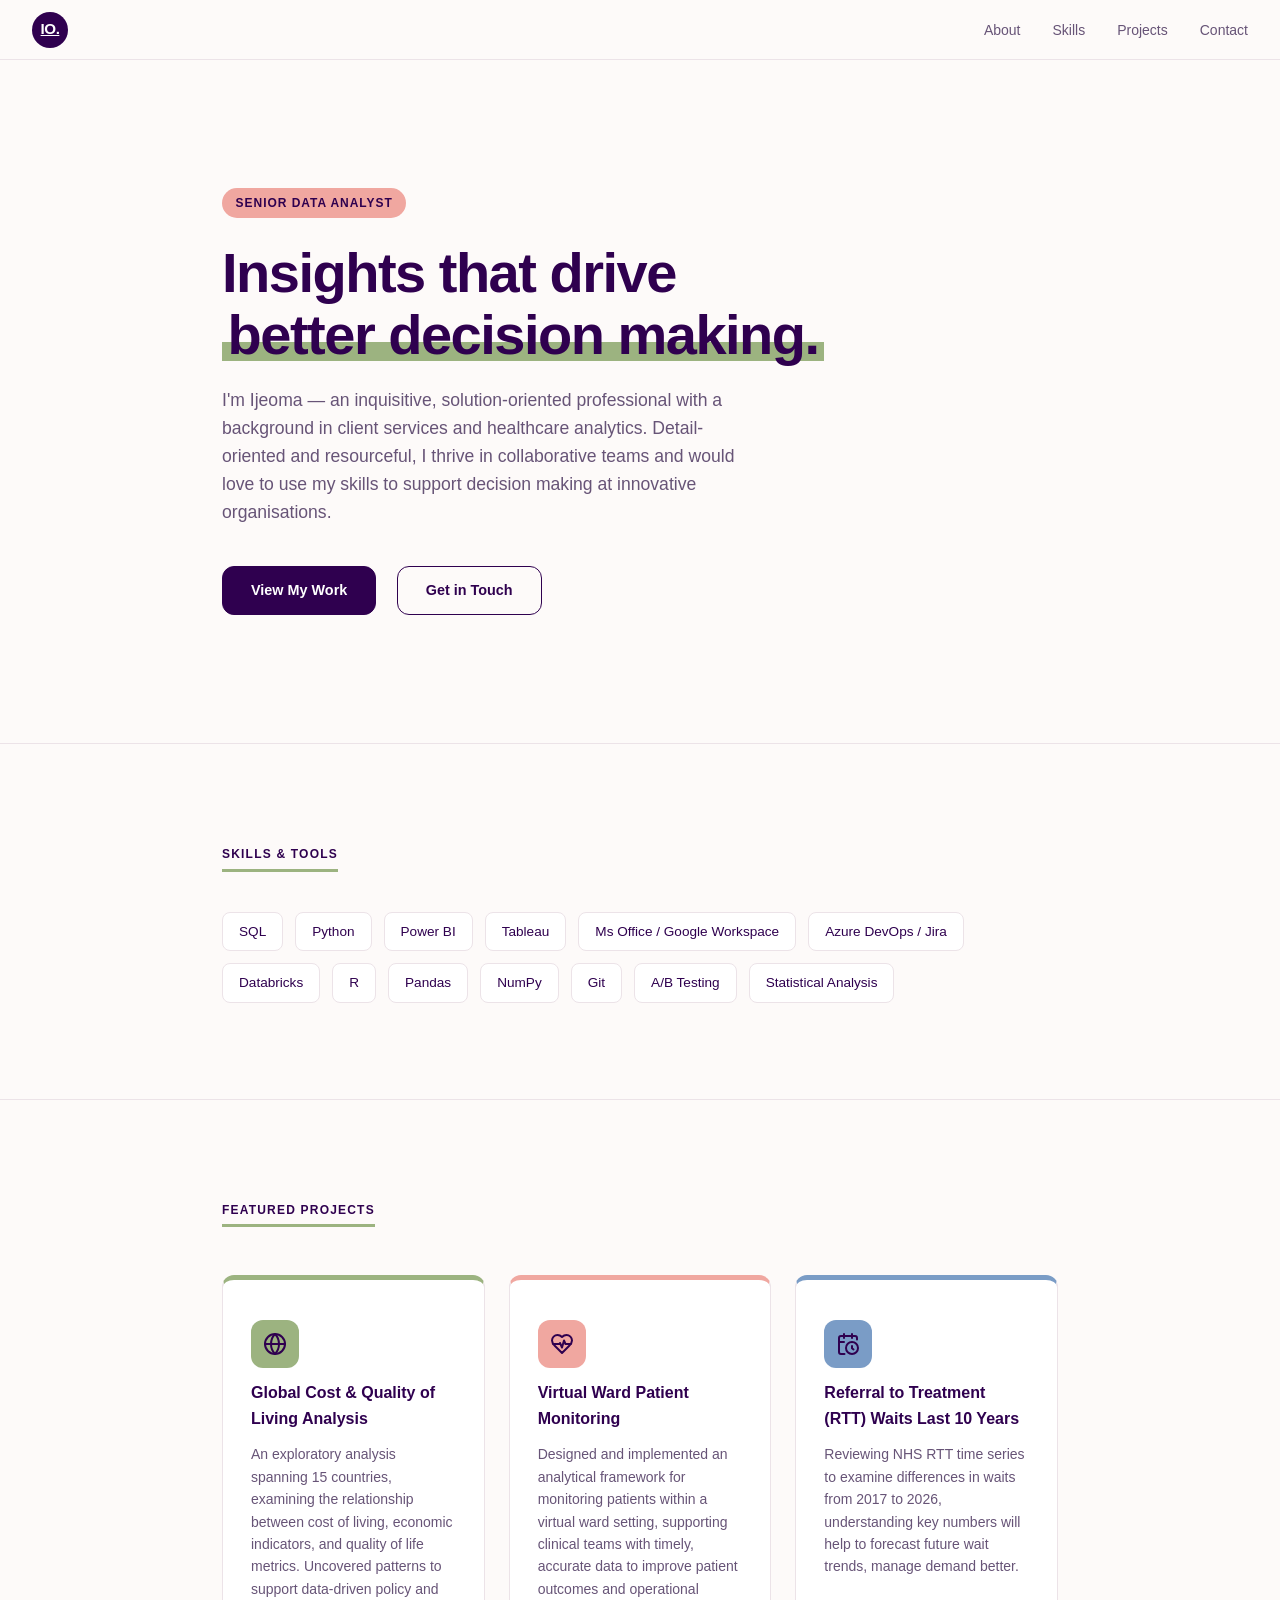
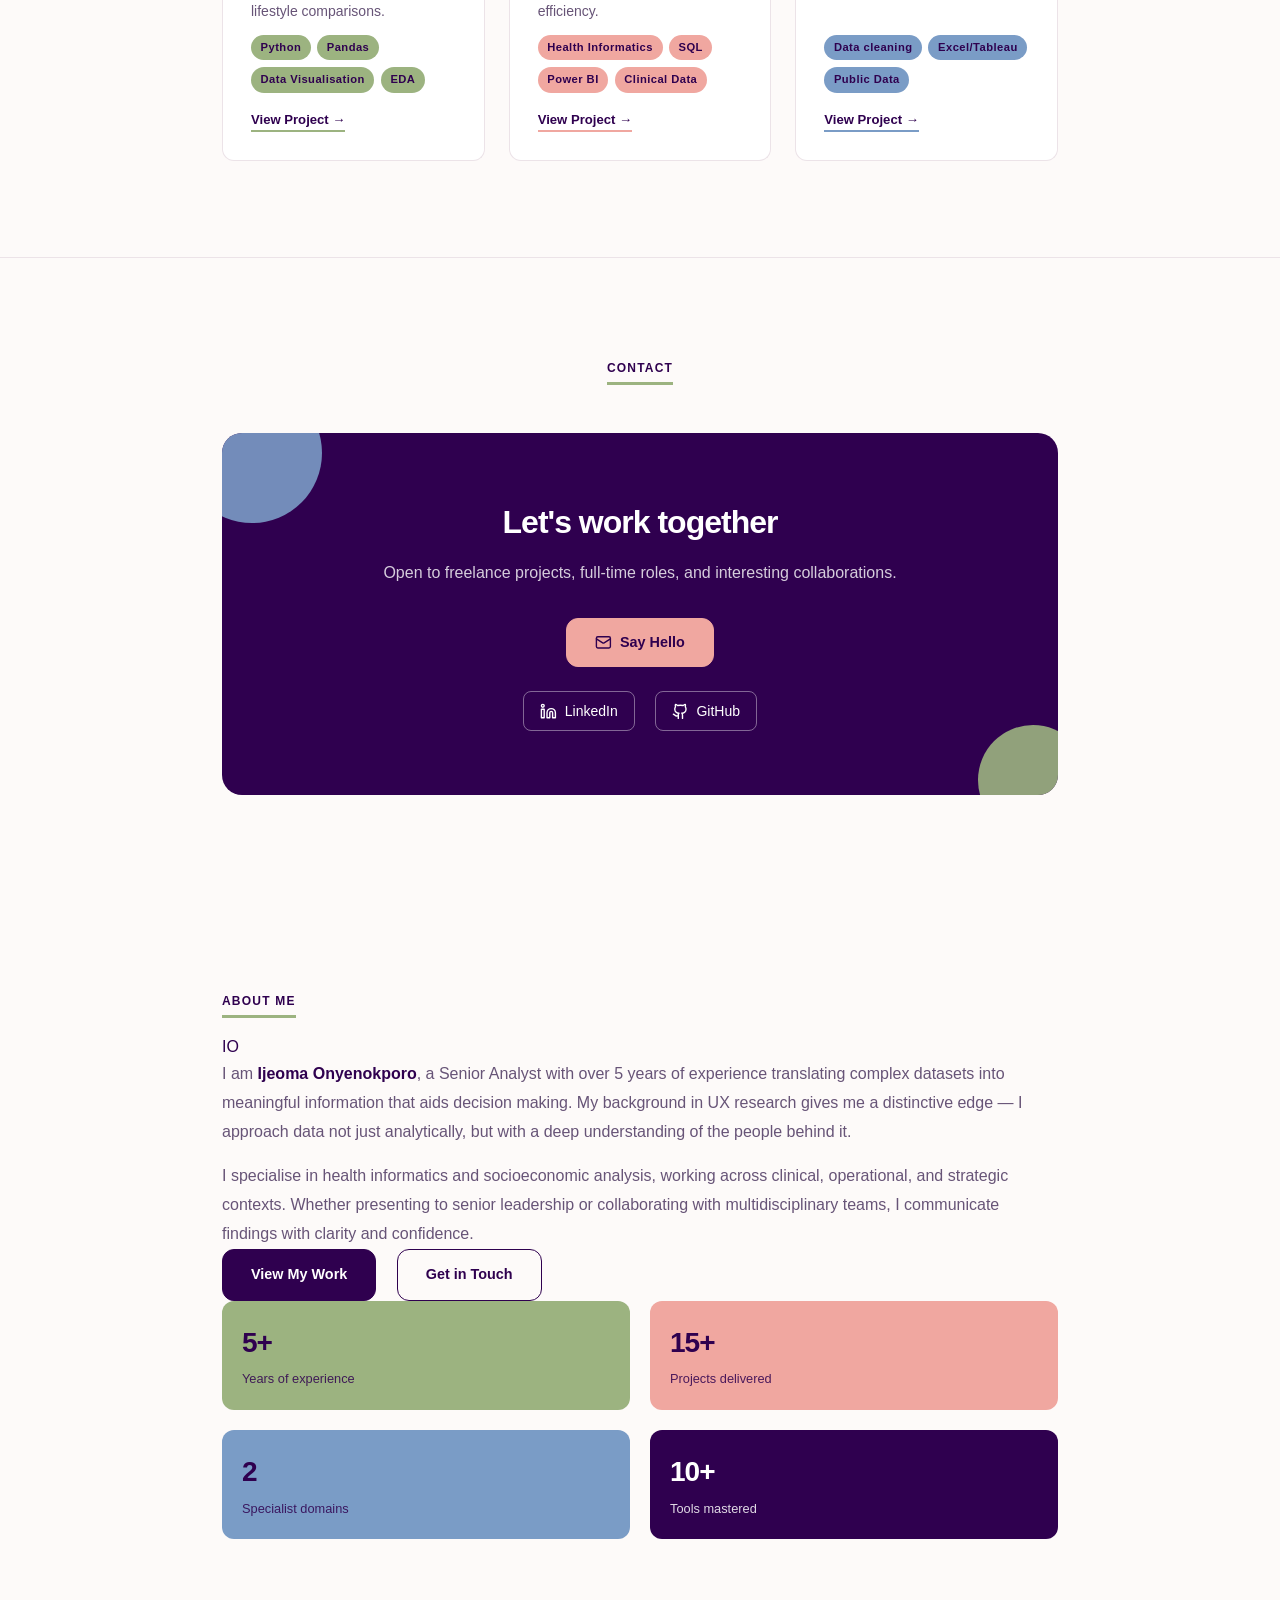
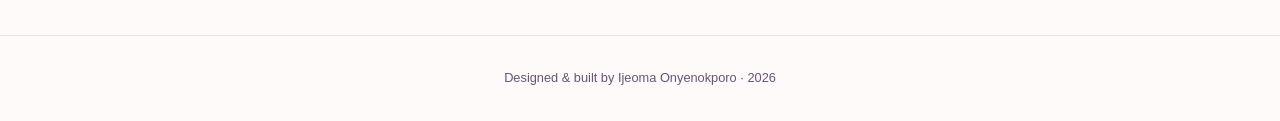
==== commit d639fcf5: "Update index.html Revised portfolio layout to separate 'About me' section" ====
--- a/index.html
+++ b/index.html
@@ -4,22 +4,25 @@
 <meta charset="UTF-8"/>
 <meta name="viewport" content="width=device-width, initial-scale=1.0"/>
 <title>Ijeoma Onyenokporo — Data Analyst</title>
-  <!-- Link to CSS 
-<link href="https://fonts.googleapis.com/css2?family=Inter:wght@300;400;500;600;700&display=swap" rel="stylesheet"/> -->
+  <!-- Link to CSS, moved page switching, preview styles into stylesheet  -->
+<link href="https://fonts.googleapis.com/css2?family=Inter:wght@300;400;500;600;700&display=swap" rel="stylesheet"/>
  <link rel="stylesheet" href="style.css">
 </head>
 
 <body>
 
 <nav>
-  <span class="nav-logo">IO.</span>
+  <a href="#/" class="nav-logo" aria-label="Home">IO.</a>
   <ul class="nav-links">
-    <li><a href="#about">About</a></li>
+    <li><a href="#/about" id="nav-about">About</a></li>
     <li><a href="#skills">Skills</a></li>
     <li><a href="#projects">Projects</a></li>
     <li><a href="#contact">Contact</a></li>
   </ul>
 </nav>
+
+<!-- ============ HOME PAGE ============ -->
+<main class="page active" id="page-home">
 
 <!-- HERO -->
 <section id="hero">
@@ -30,25 +33,6 @@
   </p>
   <a href="#projects" class="btn">View My Work</a>
   <a href="#contact" class="btn btn-outline">Get in Touch</a>
-</section>
-
-<hr class="divider"/>
-
-<!-- ABOUT -->
-<section id="about">
-  <div class="section-label">About Me</div>
-  <div class="about-grid">
-    <div class="about-text">
-      <p>I am <strong>Ijeoma Onyenokporo</strong>, a Senior Analyst with over 5 years of experience translating complex datasets into meaningful information that aids decision making. My background in UX research gives me a distinctive edge — I approach data not just analytically, but with a deep understanding of the people behind it.</p>
-      <p>I specialise in health informatics and socioeconomic analysis, working across clinical, operational, and strategic contexts. Whether presenting to senior leadership or collaborating with multidisciplinary teams, I communicate findings with clarity and confidence.</p>
-    </div>
-    <div class="stat-grid">
-      <div class="stat-card"><div class="stat-num">5+</div><div class="stat-label">Years of experience</div></div>
-      <div class="stat-card"><div class="stat-num">15+</div><div class="stat-label">Projects delivered</div></div>
-      <div class="stat-card"><div class="stat-num">2</div><div class="stat-label">Specialist domains</div></div>
-      <div class="stat-card"><div class="stat-num">10+</div><div class="stat-label">Tools mastered</div></div>
-    </div>
-  </div>
 </section>
 
 <hr class="divider"/>
@@ -82,6 +66,10 @@
   <div class="projects-grid">
 
     <div class="project-card">
+      <!-- Preview image: save your screenshot as assets/col_qol_preview.png -->
+      <a href="https://eyej.github.io/portfolio-hub/assets/col_qol_dashboard.html" target="_blank" class="project-thumb" aria-label="Open Global Cost & Quality of Living Analysis">
+        <img src="assets/col_qol_preview.png" alt="Preview of the Global Cost and Quality of Living dashboard" loading="lazy" onerror="this.style.display='none'"/>
+      </a>
       <div class="project-icon">
        <!-- Lucide: globe -->
         <svg class="icon" viewBox="0 0 24 24" aria-hidden="true"><circle cx="12" cy="12" r="10"/><path d="M12 2a14.5 14.5 0 0 0 0 20 14.5 14.5 0 0 0 0-20"/><path d="M2 12h20"/></svg>
@@ -98,6 +86,10 @@
     </div>
 
     <div class="project-card">
+      <!-- Preview image: save your screenshot as assets/virtual_ward_preview.png -->
+      <a href="https://eyej.github.io/portfolio-hub/assets/Virtual%20Ward.pdf" target="_blank" class="project-thumb" aria-label="Open Virtual Ward Patient Monitoring">
+        <img src="assets/virtual_ward_preview.png" alt="Preview of the Virtual Ward patient monitoring report" loading="lazy" onerror="this.style.display='none'"/>
+      </a>
       <div class="project-icon">
        <!-- Lucide: heart-pulse -->
         <svg class="icon" viewBox="0 0 24 24" aria-hidden="true"><path d="M19 14c1.49-1.46 3-3.21 3-5.5A5.5 5.5 0 0 0 16.5 3c-1.76 0-3 .5-4.5 2-1.5-1.5-2.74-2-4.5-2A5.5 5.5 0 0 0 2 8.5c0 2.3 1.5 4.05 3 5.5l7 7Z"/><path d="M3.22 12H9.5l.5-1 2 4.5 2-7 1.5 3.5h5.27"/></svg>
@@ -114,6 +106,10 @@
     </div>
 
     <div class="project-card">
+      <!-- Preview image: save your screenshot as assets/rtt_preview.png -->
+      <a href="https://public.tableau.com/views/RTTWaitsAnalysis/RTTWaits?:language=en-GB&publish=yes&:sid=&:redirect=auth&:display_count=n&:origin=viz_share_link" target="_blank" class="project-thumb" aria-label="Open Referral to Treatment Waits analysis">
+        <img src="assets/rtt_preview.png" alt="Preview of the RTT Waits Tableau dashboard" loading="lazy" onerror="this.style.display='none'"/>
+      </a>
       <div class="project-icon">
          <!-- Lucide: calendar-clock -->
         <svg class="icon" viewBox="0 0 24 24" aria-hidden="true"><path d="M21 7.5V6a2 2 0 0 0-2-2H5a2 2 0 0 0-2 2v14a2 2 0 0 0 2 2h3.5"/><path d="M16 2v4"/><path d="M8 2v4"/><path d="M3 10h5"/><path d="M17.5 17.5 16 16.3V14"/><circle cx="16" cy="16" r="6"/></svg>
@@ -125,7 +121,7 @@
         <span class="tag">Excel/Tableau</span>
         <span class="tag">Public Data</span>
       </div>
-      <a href="https://public.tableau.com/views/RTTWaitsAnalysis/RTTWaits?:language=en-GB&publish=yes&:sid=&:redirect=auth&:display_count=n&:origin=viz_share_link" class="project-link">View Project →</a>
+      <a href="https://public.tableau.com/views/RTTWaitsAnalysis/RTTWaits?:language=en-GB&publish=yes&:sid=&:redirect=auth&:display_count=n&:origin=viz_share_link" target="_blank" class="project-link">View Project →</a>
     </div>
 
   </div>
@@ -159,9 +155,86 @@
   </div>
 </section>
 
+</main>
+
+<!-- ============ ABOUT PAGE ============ -->
+<main class="page" id="page-about">
+  <section id="about-page">
+    <div class="section-label">About Me</div>
+
+    <div class="about-hero">
+      <!--
+        PROFILE IMAGE
+        Change "profile.jpg" below to match your image in
+        Eyej/portfolio-hub → branch portfolio_v2 → assets
+      -->
+      <div class="portrait">
+        <div class="portrait-frame">
+          <span class="fallback">IO</span>
+          <img
+            src="https://raw.githubusercontent.com/Eyej/portfolio-hub/portfolio_v2/assets/profile.jpg"
+            alt="Portrait of Ijeoma Onyenokporo"
+            onerror="this.style.display='none'"/>
+        </div>
+      </div>
+
+      <div class="about-text">
+        <p>I am <strong>Ijeoma Onyenokporo</strong>, a Senior Analyst with over 5 years of experience translating complex datasets into meaningful information that aids decision making. My background in UX research gives me a distinctive edge — I approach data not just analytically, but with a deep understanding of the people behind it.</p>
+        <p>I specialise in health informatics and socioeconomic analysis, working across clinical, operational, and strategic contexts. Whether presenting to senior leadership or collaborating with multidisciplinary teams, I communicate findings with clarity and confidence.</p>
+        <div class="about-actions">
+          <a href="#projects" class="btn">View My Work</a>
+          <a href="#contact" class="btn btn-outline">Get in Touch</a>
+        </div>
+      </div>
+    </div>
+
+    <div class="stat-grid">
+      <div class="stat-card"><div class="stat-num">5+</div><div class="stat-label">Years of experience</div></div>
+      <div class="stat-card"><div class="stat-num">15+</div><div class="stat-label">Projects delivered</div></div>
+      <div class="stat-card"><div class="stat-num">2</div><div class="stat-label">Specialist domains</div></div>
+      <div class="stat-card"><div class="stat-num">10+</div><div class="stat-label">Tools mastered</div></div>
+    </div>
+  </section>
+</main>
+
 <footer>
   <p>Designed & built by Ijeoma Onyenokporo · 2026</p>
 </footer>
 
+<script>
+  // Simple page switching: #/about shows the About page, anything else shows Home.
+  const homePage  = document.getElementById('page-home');
+  const aboutPage = document.getElementById('page-about');
+  const navAbout  = document.getElementById('nav-about');
+  const homeTitle = document.title;
+
+  function route() {
+    const hash = location.hash;
+
+    if (hash === '#/about') {
+      homePage.classList.remove('active');
+      aboutPage.classList.add('active');
+      navAbout.classList.add('current');
+      document.title = 'About — Ijeoma Onyenokporo';
+      window.scrollTo(0, 0);
+      return;
+    }
+
+    aboutPage.classList.remove('active');
+    homePage.classList.add('active');
+    navAbout.classList.remove('current');
+    document.title = homeTitle;
+
+    // On Home: jump to a section (e.g. #projects) or back to the top
+    const id = hash.replace('#', '');
+    const target = id && !id.startsWith('/') ? document.getElementById(id) : null;
+    if (target) target.scrollIntoView();
+    else window.scrollTo(0, 0);
+  }
+
+  window.addEventListener('hashchange', route);
+  route();
+</script>
+
 </body>
 </html>
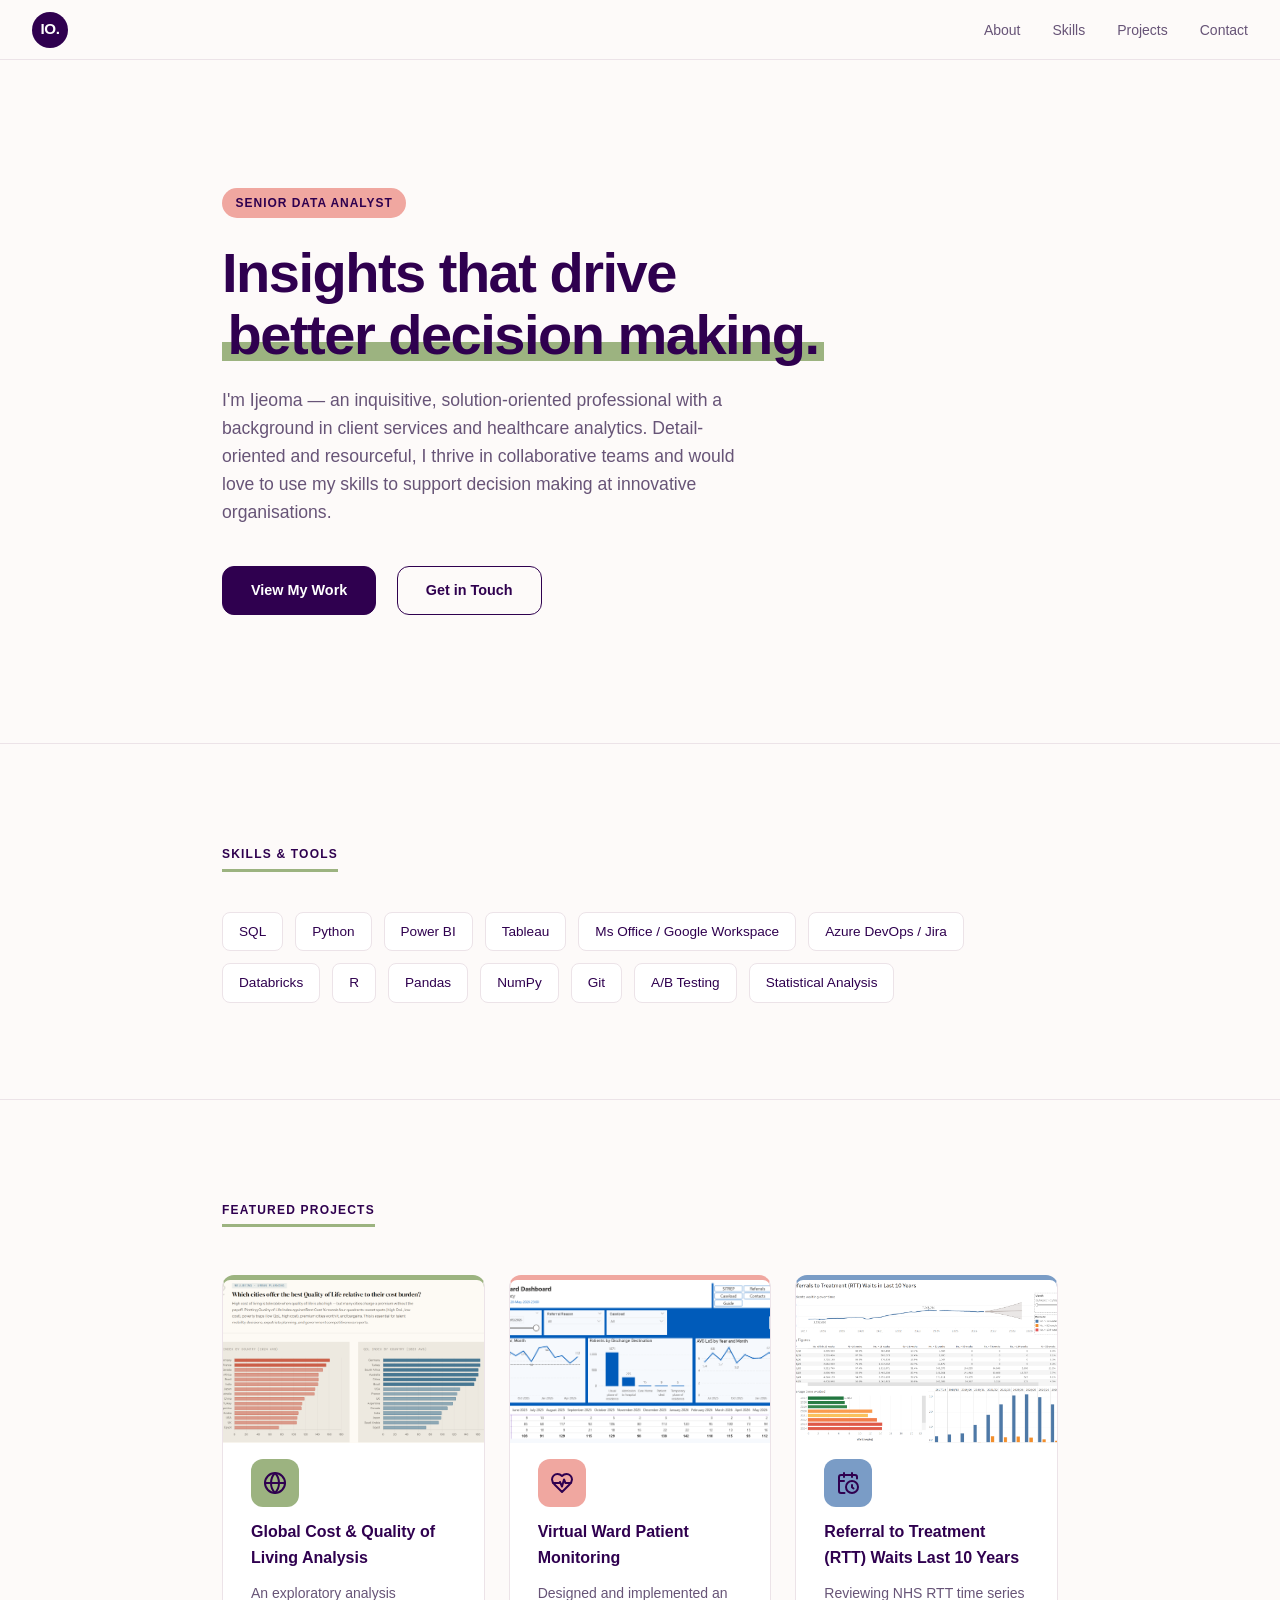
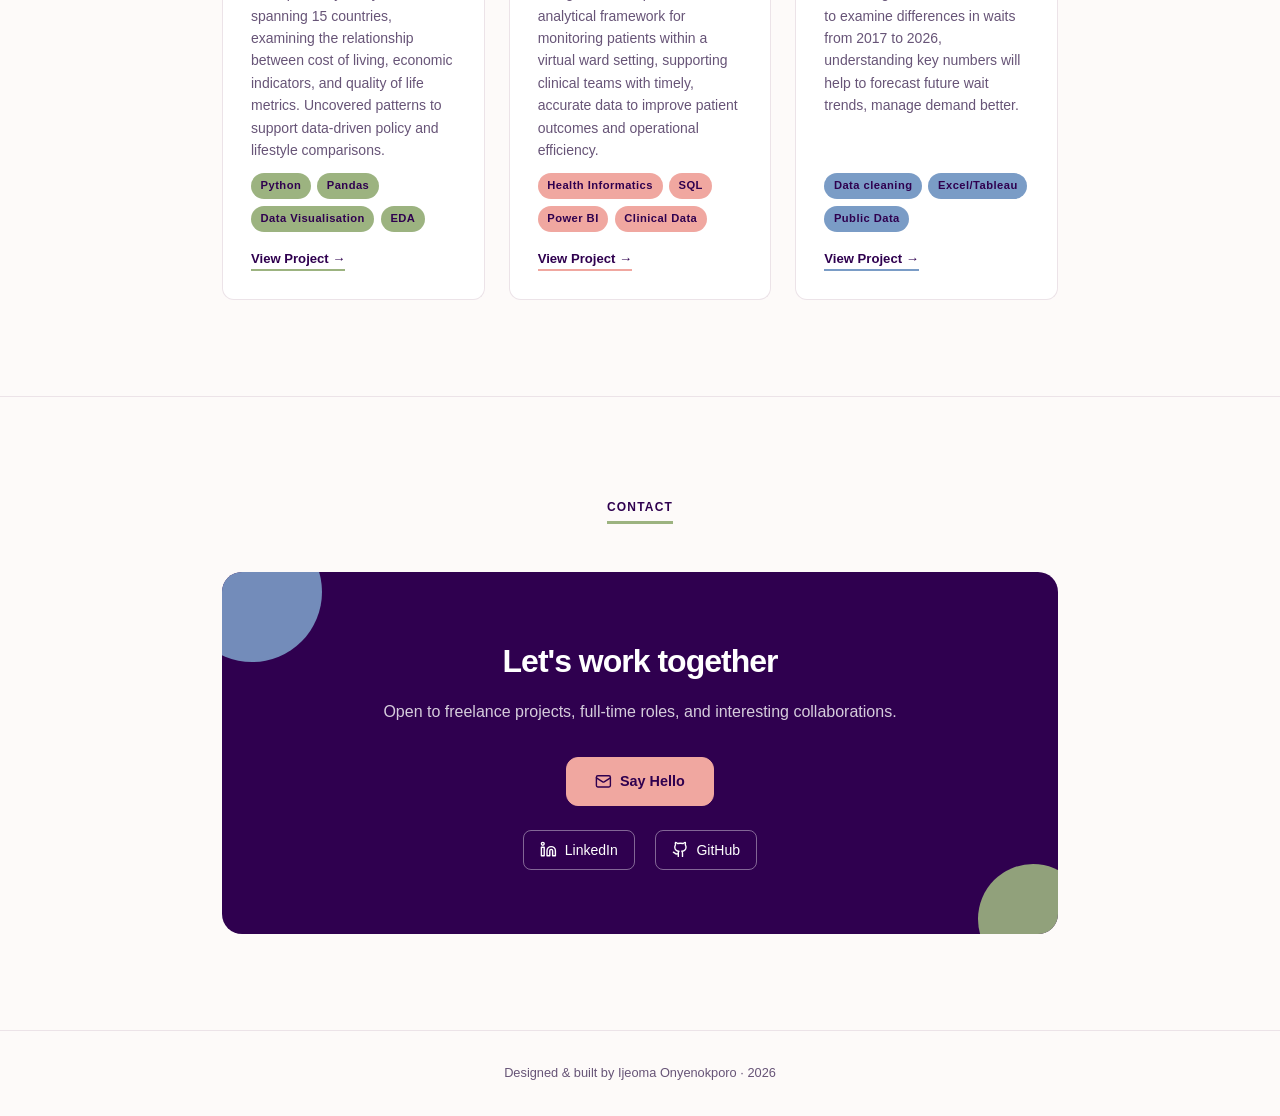
==== commit 6e51852c: "Update index.html Linked authors jpg, reviewed code blocks" ====
--- a/index.html
+++ b/index.html
@@ -106,7 +106,7 @@
     </div>
 
     <div class="project-card">
-      <!-- Preview image: save your screenshot as assets/rtt_preview.png -->
+      <!-- Preview image: screenshot saved in assets/rtt_preview.png -->
       <a href="https://public.tableau.com/views/RTTWaitsAnalysis/RTTWaits?:language=en-GB&publish=yes&:sid=&:redirect=auth&:display_count=n&:origin=viz_share_link" target="_blank" class="project-thumb" aria-label="Open Referral to Treatment Waits analysis">
         <img src="assets/rtt_preview.png" alt="Preview of the RTT Waits Tableau dashboard" loading="lazy" onerror="this.style.display='none'"/>
       </a>
@@ -165,14 +165,12 @@
     <div class="about-hero">
       <!--
         PROFILE IMAGE
-        Change "profile.jpg" below to match your image in
-        Eyej/portfolio-hub → branch portfolio_v2 → assets
       -->
       <div class="portrait">
         <div class="portrait-frame">
           <span class="fallback">IO</span>
           <img
-            src="https://raw.githubusercontent.com/Eyej/portfolio-hub/portfolio_v2/assets/profile.jpg"
+            src="https://raw.githubusercontent.com/Eyej/portfolio-hub/portfolio_v2/assets/author.jpg"
             alt="Portrait of Ijeoma Onyenokporo"
             onerror="this.style.display='none'"/>
         </div>
--- a/style.css
+++ b/style.css
@@ -107,6 +107,50 @@
   .stat-num { font-size: 1.75rem; font-weight: 700; letter-spacing: -1px; }
   .stat-label { font-size: 0.8rem; margin-top: 0.25rem; opacity: 0.85; }
 
+/*New design style for revised layout, done 24-Nov-2026*/
+
+   /* ---------- Page switching (Home / About) ---------- */
+   .page { display: none; }
+   .page.active { display: block; animation: pageFade 0.35s ease; }
+   @keyframes pageFade { from { opacity: 0; transform: translateY(6px); } to { opacity: 1; transform: none; } }
+
+   a.nav-logo { text-decoration: none; }
+   .nav-links a.current { color: var(--purple, #2F004F); border-bottom-color: var(--pink, #F0A7A0); }
+
+   /* ---------- About page ---------- */
+   #about-page { padding-top: 5rem; }
+   .about-hero { display: grid; grid-template-columns: 300px 1fr; gap: 4rem; align-items: center; margin-top: 1rem; }
+
+   .portrait { position: relative; width: 100%; max-width: 300px; aspect-ratio: 4 / 5; margin: 0 auto; }
+   .portrait::before {
+     content: ""; position: absolute; inset: 0; transform: translate(16px, 16px);
+     background: var(--sage, #9CB380); border-radius: 28px;
+   }
+   .portrait::after {
+     content: ""; position: absolute; width: 90px; height: 90px; border-radius: 50%;
+     background: var(--pink, #F0A7A0); top: -26px; left: -26px;
+   }
+   .portrait-frame {
+     position: relative; z-index: 1; width: 100%; height: 100%;
+     border-radius: 28px; overflow: hidden; background: var(--blue, #7A9CC6);
+     display: flex; align-items: center; justify-content: center;
+     border: 4px solid #fff;
+   }
+   .portrait-frame .fallback { position: absolute; font-size: 3.5rem; font-weight: 700; color: var(--purple, #2F004F); letter-spacing: -2px; }
+   .portrait-frame img { position: relative; width: 100%; height: 100%; object-fit: cover; display: block; }
+
+   .about-actions { margin-top: 2rem; display: flex; flex-wrap: wrap; gap: 0.75rem; }
+   .about-actions .btn-outline { margin-left: 0; }
+
+   #about-page .stat-grid { grid-template-columns: repeat(4, 1fr); margin-top: 4rem; }
+
+   @media (max-width: 760px) {
+     .about-hero { grid-template-columns: 1fr; gap: 3rem; }
+     .portrait { max-width: 260px; }
+     #about-page .stat-grid { grid-template-columns: 1fr 1fr; }
+   }
+
+
   /* SKILLS */
   .skills-grid { display: flex; flex-wrap: wrap; gap: 0.75rem; margin-top: 1.5rem; }
   .skill-chip {
@@ -155,6 +199,26 @@
     border-bottom: 2px solid var(--card-accent); align-self: flex-start;
   }
   .project-link:hover { gap: 0.65rem; }
+
+   /* ---------- Project preview images ---------- */
+   .project-thumb {
+     display: block;
+     margin: -1.75rem -1.75rem 0.25rem;      /* stretch to the card edges */
+     aspect-ratio: 16 / 10;
+     overflow: hidden;
+     background: var(--card-accent, #9CB380); /* shows if an image is missing */
+     border-radius: 7px 7px 0 0;
+   }
+   .project-thumb img {
+     width: 100%;
+     height: 100%;
+     display: block;
+     object-fit: cover;
+     object-position: top;                    /* keeps the top of the dashboard in view */
+     transition: transform 0.4s ease;
+   }
+   .project-card:hover .project-thumb img { transform: scale(1.04); }
+
 
   /* CONTACT */
   #contact { text-align: center; }
